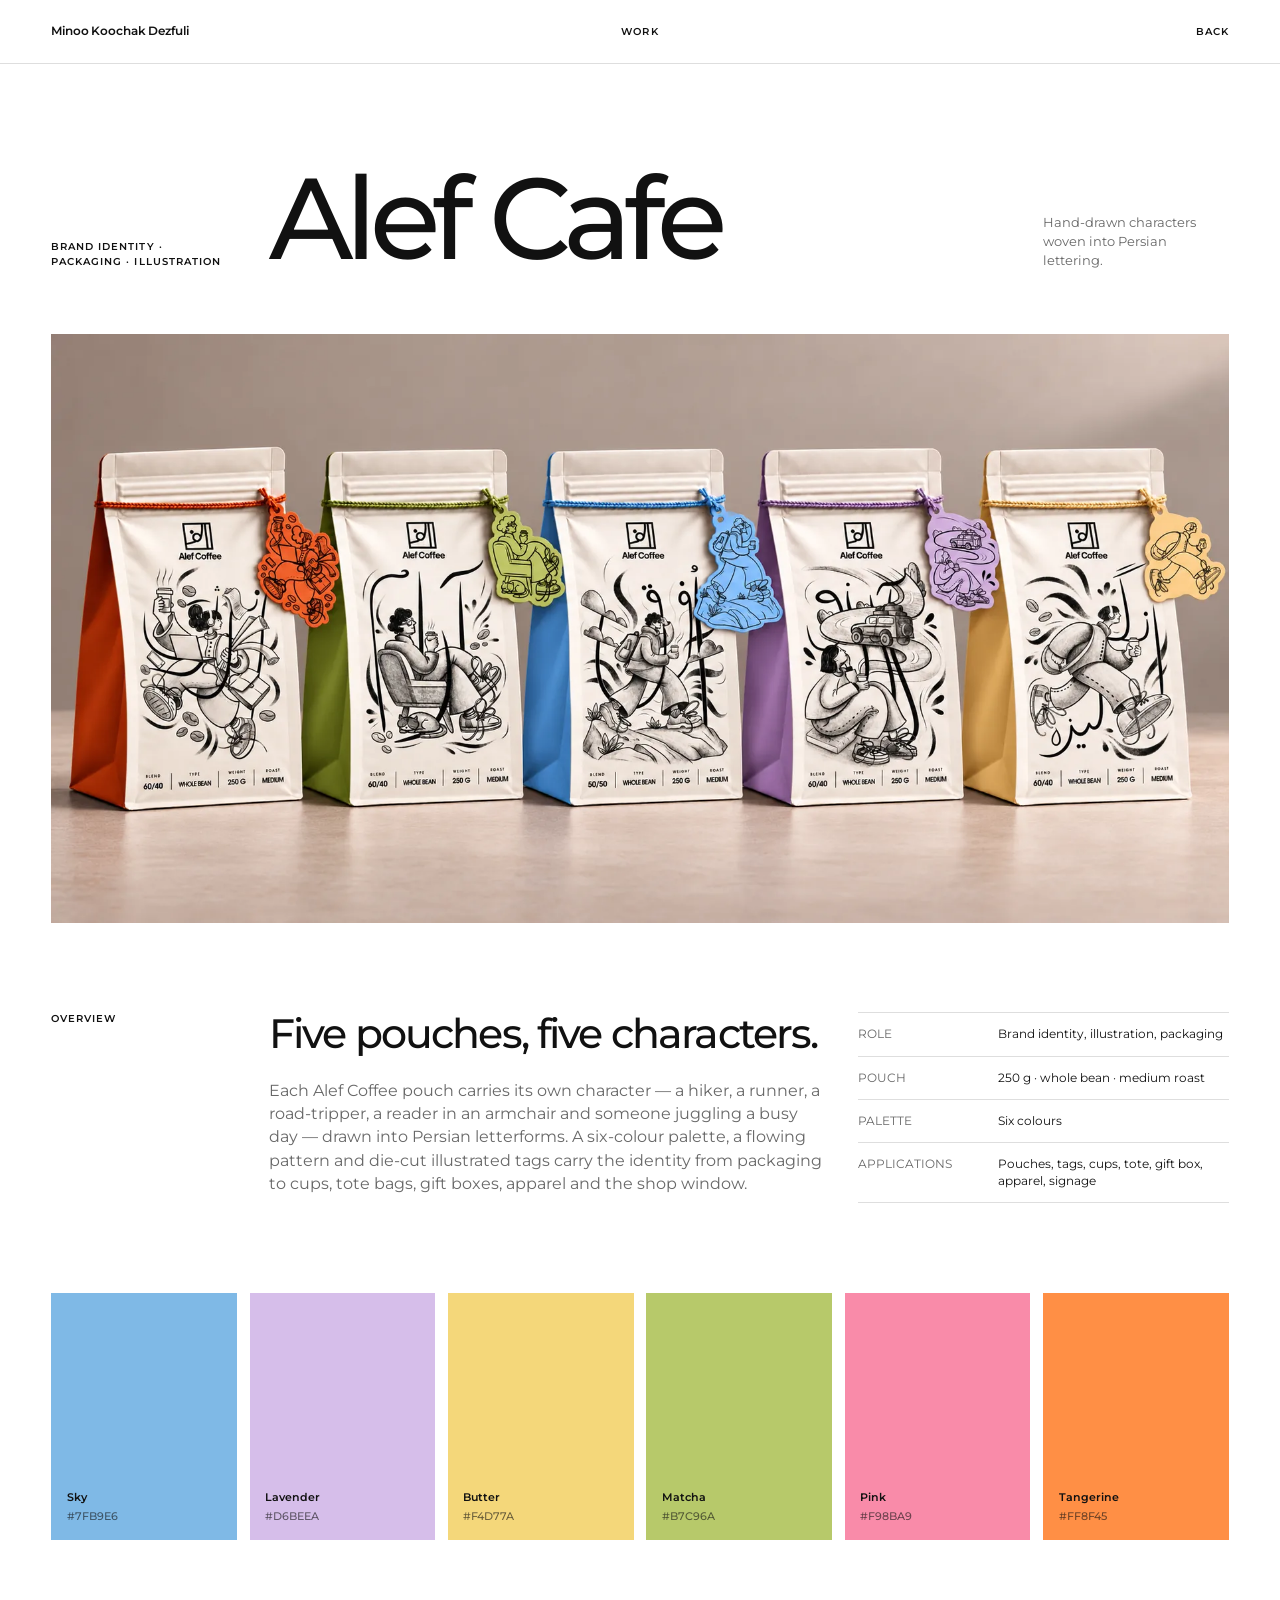
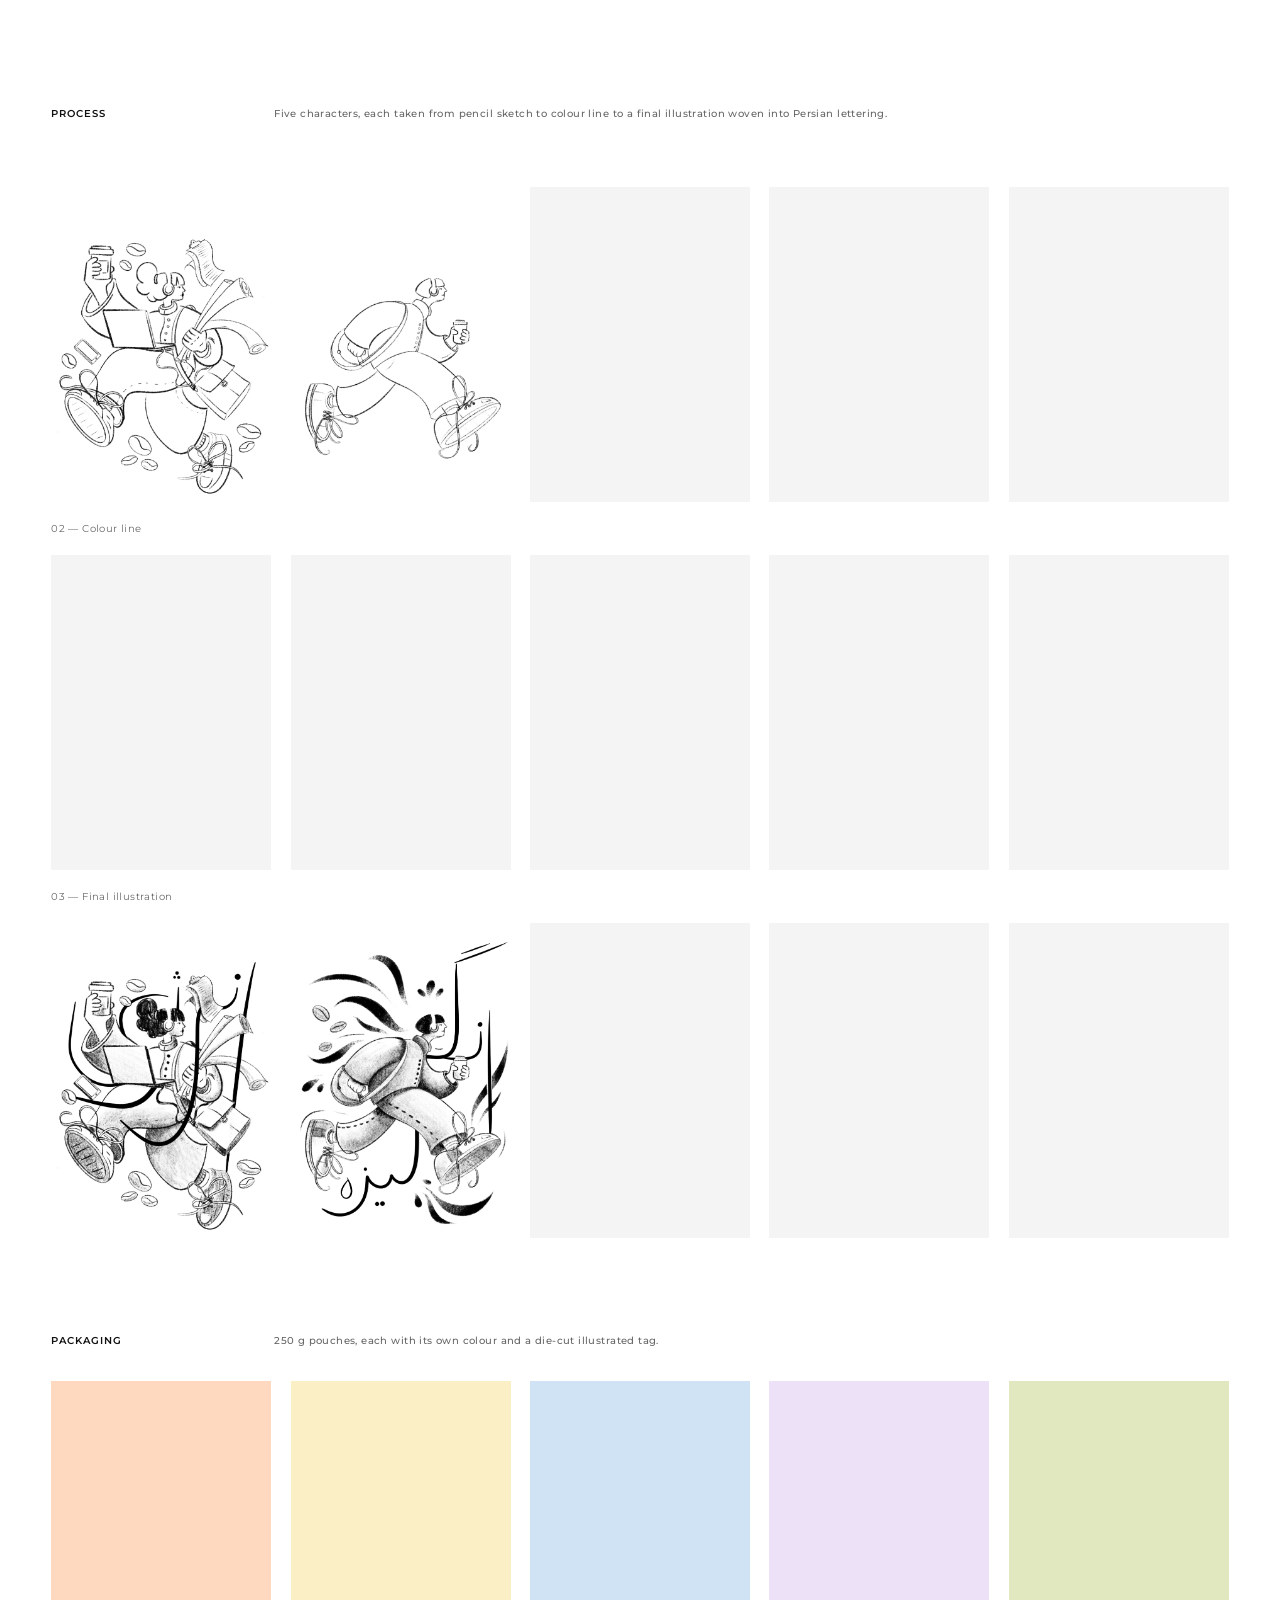
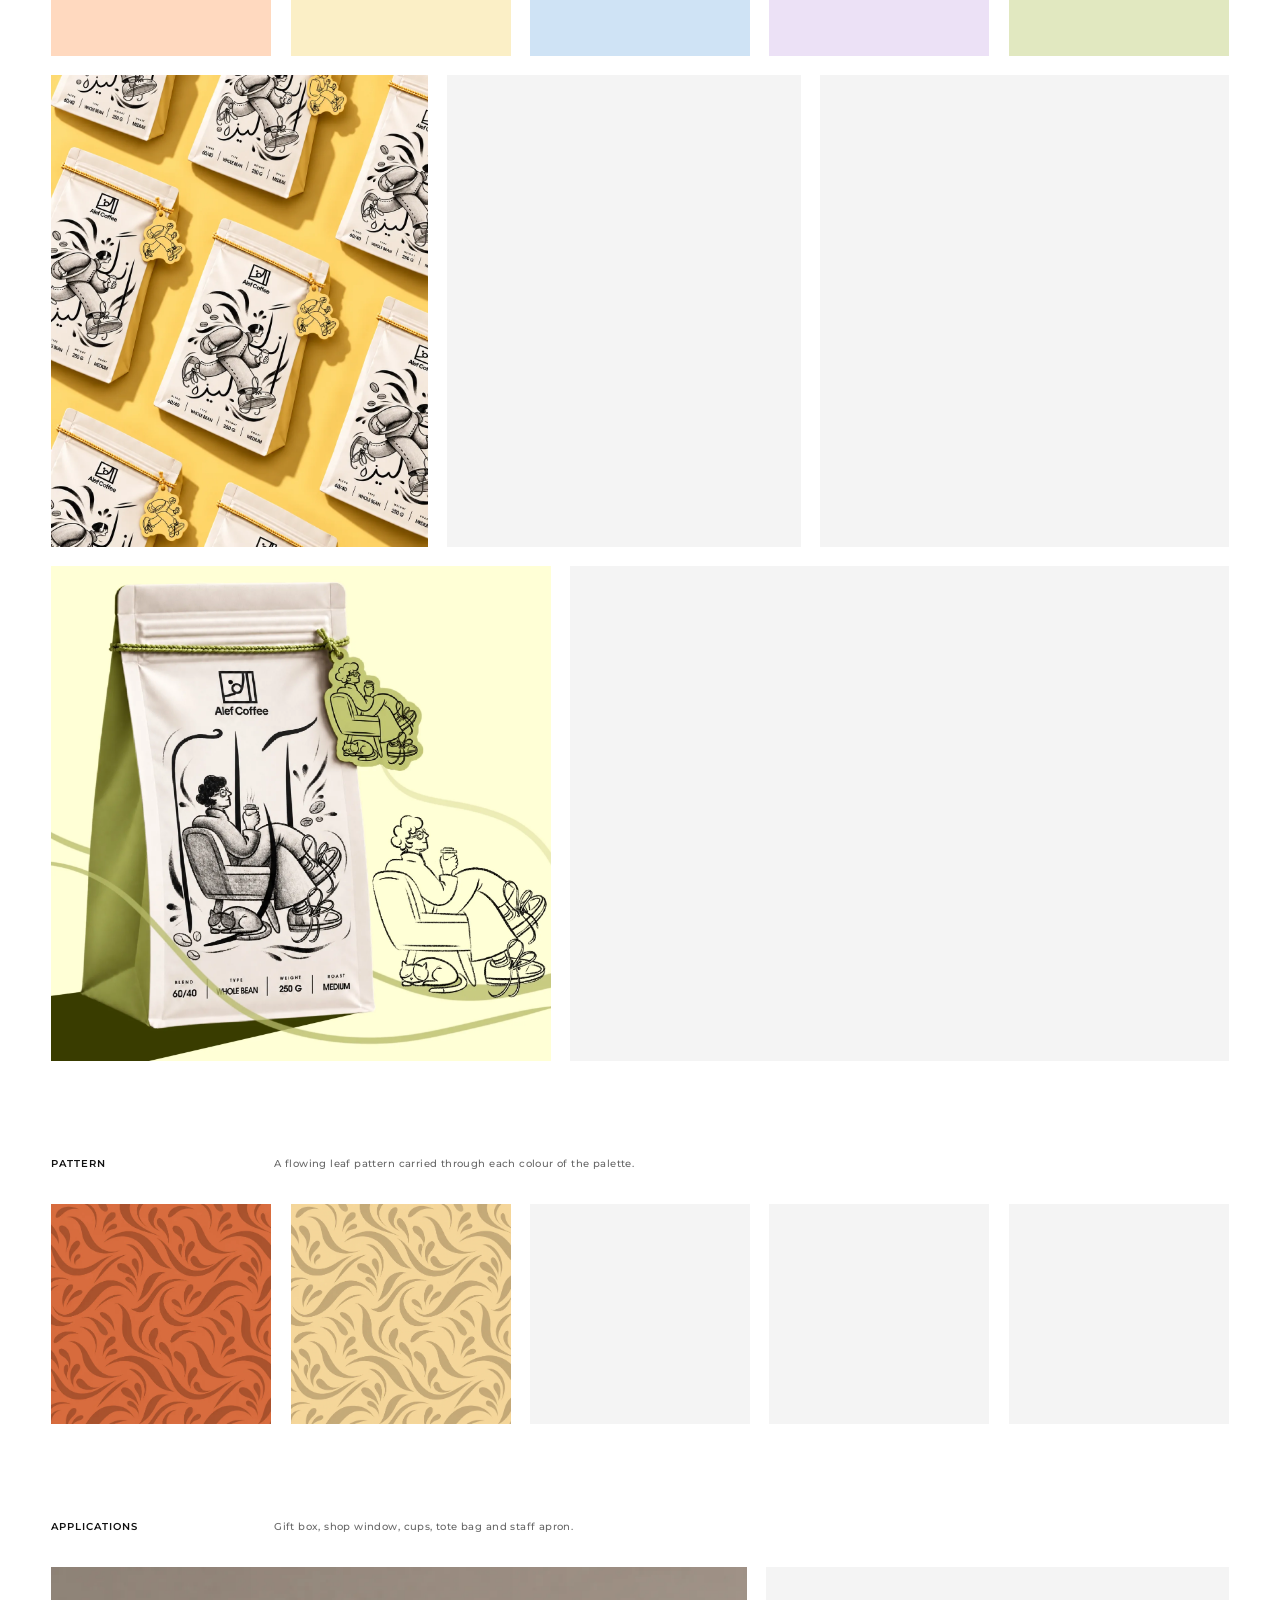
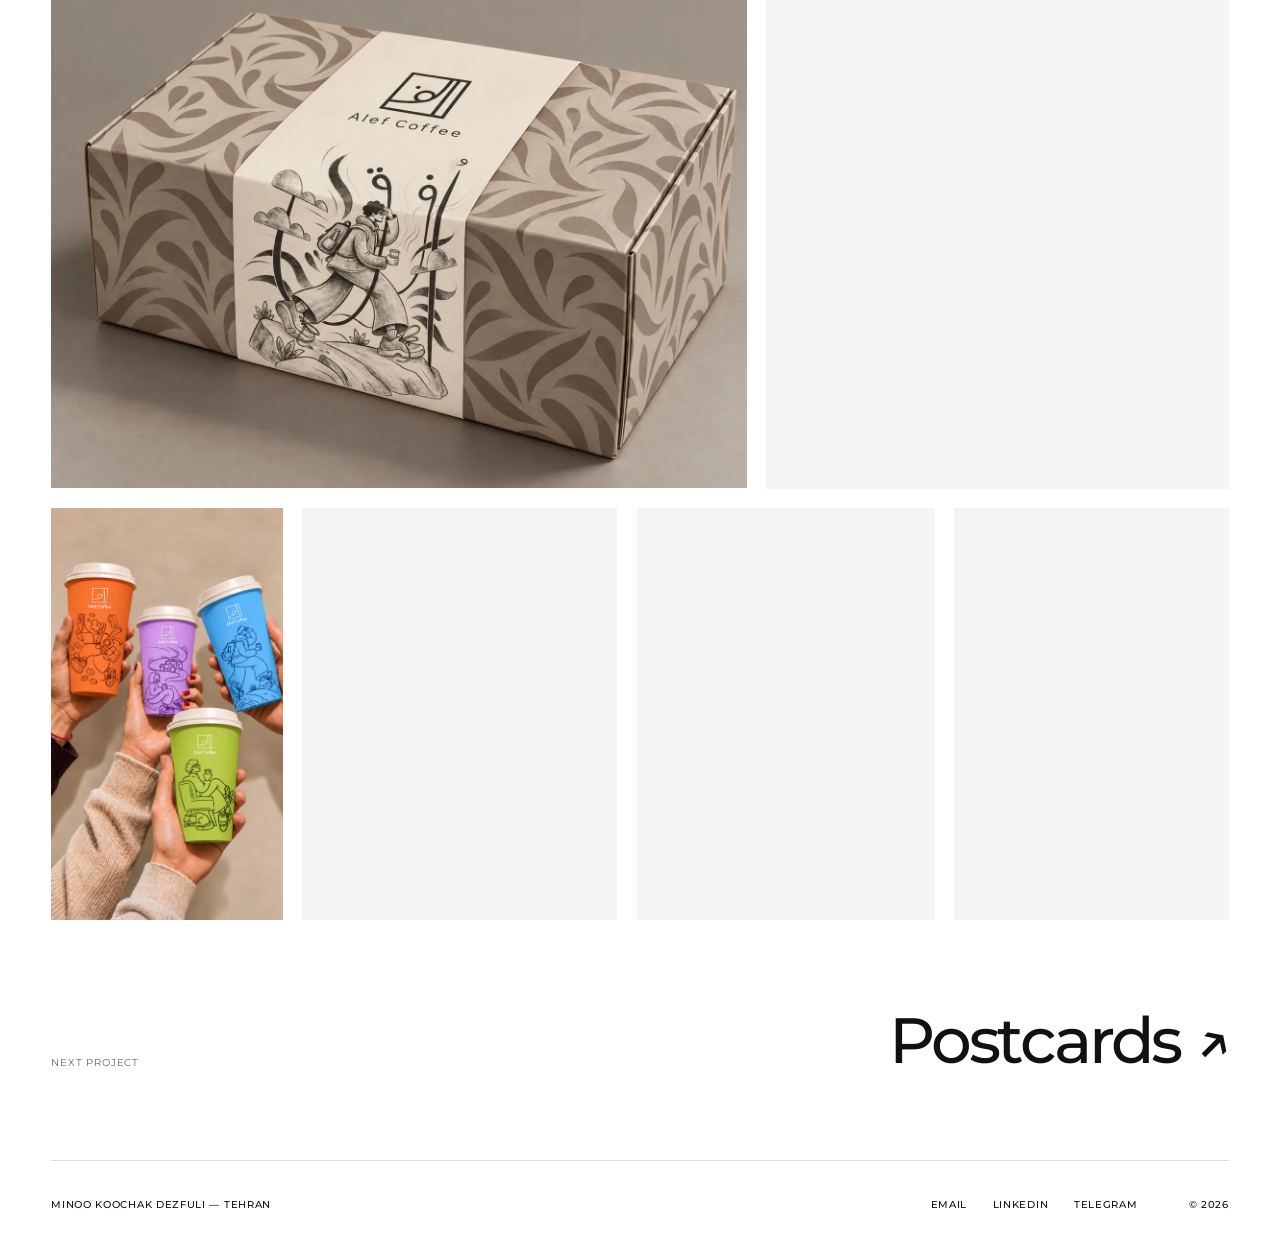
==== projects/alef-cafe.html @ d59397b0 "Minoo Koochak Dezfuli portfolio: Mimo, Alef Cafe and Postcards Co-Authored-By: Claude Opus 5.5 <nore" ====
<!doctype html>
<html lang="en">
  <head>
    <meta charset="UTF-8" />
    <meta name="viewport" content="width=device-width, initial-scale=1.0" />
    <meta name="description" content="Alef Coffee brand identity, packaging and illustration by Minoo Koochak Dezfuli." />
    <meta name="theme-color" content="#ffffff" />
    <title>Alef Cafe — Minoo Koochak Dezfuli</title>
    <link rel="icon" href="../assets/images/favicon.svg" type="image/svg+xml" />
    <link rel="preconnect" href="https://fonts.googleapis.com" />
    <link rel="preconnect" href="https://fonts.gstatic.com" crossorigin />
    <link href="https://fonts.googleapis.com/css2?family=Montserrat:wght@400;500;600&amp;display=swap" rel="stylesheet" />
    <link rel="stylesheet" href="../assets/css/styles.css?v=20261101-3" />
    <script src="../assets/js/main.js?v=20261101-1" defer></script>
  </head>
  <body class="project-page">
    <a class="skip-link" href="#main">Skip to content</a>
    <header class="site-header project-header" data-header>
      <a class="wordmark" href="../index.html" aria-label="Back to portfolio">Minoo Koochak Dezfuli</a>
      <nav class="desktop-nav" aria-label="Project navigation">
        <a href="../index.html#work">Work</a>
      </nav>
      <a class="availability" href="../index.html#work">Back</a>
    </header>

    <main id="main">
      <article class="case-study page-shell">
        <header class="project-intro reveal">
          <p class="eyebrow">Brand identity · Packaging · Illustration</p>
          <h1>Alef Cafe</h1>
          <p class="project-deck">Hand-drawn characters woven into Persian lettering.</p>
        </header>

        <div class="case-gallery">
          <div class="gallery-row reveal">
            <figure style="--ar: 2.000"><img src="../assets/images/projects/alef-cafe/pouch-lineup-hero.webp" width="1774" height="887" alt="Five Alef Coffee pouches in tangerine, matcha, sky, lavender and butter" /></figure>
          </div>
        </div>

        <section class="case-overview reveal" aria-labelledby="overview-title">
          <p class="section-index">Overview</p>
          <div>
            <h2 id="overview-title">Five pouches, five characters.</h2>
            <p>Each Alef Coffee pouch carries its own character — a hiker, a runner, a road-tripper, a reader in an armchair and someone juggling a busy day — drawn into Persian letterforms. A six-colour palette, a flowing pattern and die-cut illustrated tags carry the identity from packaging to cups, tote bags, gift boxes, apparel and the shop window.</p>
          </div>
          <dl>
            <div><dt>Role</dt><dd>Brand identity, illustration, packaging</dd></div>
            <div><dt>Pouch</dt><dd>250 g · whole bean · medium roast</dd></div>
            <div><dt>Palette</dt><dd>Six colours</dd></div>
            <div><dt>Applications</dt><dd>Pouches, tags, cups, tote, gift box, apparel, signage</dd></div>
          </dl>
        </section>
        <ul class="palette reveal" aria-label="Colour palette">
          <li style="--swatch: #7FB9E6">Sky<span>#7FB9E6</span></li>
          <li style="--swatch: #D6BEEA">Lavender<span>#D6BEEA</span></li>
          <li style="--swatch: #F4D77A">Butter<span>#F4D77A</span></li>
          <li style="--swatch: #B7C96A">Matcha<span>#B7C96A</span></li>
          <li style="--swatch: #F98BA9">Pink<span>#F98BA9</span></li>
          <li style="--swatch: #FF8F45">Tangerine<span>#FF8F45</span></li>
        </ul>

        <div class="case-gallery">
          <p class="gallery-label reveal">Process<span>Five characters, each taken from pencil sketch to colour line to a final illustration woven into Persian lettering.</span></p>
          <p class="process-stage reveal">01 — Pencil sketch</p>
          <div class="gallery-row is-set reveal">
            <figure style="--ar: 0.699"><img src="../assets/images/projects/alef-cafe/sketch-laptop.webp" width="1397" height="2000" alt="Pencil sketch of the laptop character" loading="lazy" decoding="async" /></figure>
            <figure style="--ar: 0.699"><img src="../assets/images/projects/alef-cafe/sketch-runner.webp" width="1397" height="2000" alt="Pencil sketch of the running character" loading="lazy" decoding="async" /></figure>
            <figure style="--ar: 0.699"><img src="../assets/images/projects/alef-cafe/sketch-hiker.webp" width="1397" height="2000" alt="Pencil sketch of the hiker" loading="lazy" decoding="async" /></figure>
            <figure style="--ar: 0.699"><img src="../assets/images/projects/alef-cafe/sketch-road.webp" width="1397" height="2000" alt="Pencil sketch of the road-trip character" loading="lazy" decoding="async" /></figure>
            <figure style="--ar: 0.699"><img src="../assets/images/projects/alef-cafe/sketch-armchair.webp" width="1397" height="2000" alt="Pencil sketch of the armchair character" loading="lazy" decoding="async" /></figure>
          </div>
          <p class="process-stage reveal">02 — Colour line</p>
          <div class="gallery-row is-set reveal">
            <figure style="--ar: 0.699"><img src="../assets/images/projects/alef-cafe/line-laptop.webp" width="1397" height="2000" alt="Colour line drawing of the laptop character" loading="lazy" decoding="async" /></figure>
            <figure style="--ar: 0.699"><img src="../assets/images/projects/alef-cafe/line-runner.webp" width="1397" height="2000" alt="Colour line drawing of the running character" loading="lazy" decoding="async" /></figure>
            <figure style="--ar: 0.699"><img src="../assets/images/projects/alef-cafe/line-hiker.webp" width="1397" height="2000" alt="Colour line drawing of the hiker" loading="lazy" decoding="async" /></figure>
            <figure style="--ar: 0.699"><img src="../assets/images/projects/alef-cafe/line-road.webp" width="1397" height="2000" alt="Colour line drawing of the road-trip character" loading="lazy" decoding="async" /></figure>
            <figure style="--ar: 0.699"><img src="../assets/images/projects/alef-cafe/line-armchair.webp" width="1397" height="2000" alt="Colour line drawing of the armchair character" loading="lazy" decoding="async" /></figure>
          </div>
          <p class="process-stage reveal">03 — Final illustration</p>
          <div class="gallery-row is-set reveal">
            <figure style="--ar: 0.699"><img src="../assets/images/projects/alef-cafe/final-laptop.webp" width="1397" height="2000" alt="Final illustration of the laptop character with Persian lettering" loading="lazy" decoding="async" /></figure>
            <figure style="--ar: 0.699"><img src="../assets/images/projects/alef-cafe/final-runner.webp" width="1397" height="2000" alt="Final illustration of the running character with Persian lettering" loading="lazy" decoding="async" /></figure>
            <figure style="--ar: 0.699"><img src="../assets/images/projects/alef-cafe/final-hiker.webp" width="1397" height="2000" alt="Final illustration of the hiker with Persian lettering" loading="lazy" decoding="async" /></figure>
            <figure style="--ar: 0.699"><img src="../assets/images/projects/alef-cafe/final-road.webp" width="1397" height="2000" alt="Final illustration of the road-trip character with Persian lettering" loading="lazy" decoding="async" /></figure>
            <figure style="--ar: 0.699"><img src="../assets/images/projects/alef-cafe/final-armchair.webp" width="1397" height="2000" alt="Final illustration of the armchair character with Persian lettering" loading="lazy" decoding="async" /></figure>
          </div>
          <p class="gallery-label reveal">Packaging<span>250 g pouches, each with its own colour and a die-cut illustrated tag.</span></p>
          <div class="gallery-row is-set reveal">
            <figure class="cutout" style="--ar: 0.8; --tile: #ffd9bf"><img src="../assets/images/projects/alef-cafe/pouch-tangerine.webp" width="1086" height="1448" alt="Tangerine Alef Coffee pouch with illustrated tag" loading="lazy" decoding="async" /></figure>
            <figure class="cutout" style="--ar: 0.8; --tile: #fbefc6"><img src="../assets/images/projects/alef-cafe/pouch-butter.webp" width="1086" height="1448" alt="Butter Alef Coffee pouch with illustrated tag" loading="lazy" decoding="async" /></figure>
            <figure class="cutout" style="--ar: 0.8; --tile: #cfe3f5"><img src="../assets/images/projects/alef-cafe/pouch-sky.webp" width="1086" height="1448" alt="Sky Alef Coffee pouch with illustrated tag" loading="lazy" decoding="async" /></figure>
            <figure class="cutout" style="--ar: 0.8; --tile: #ece1f6"><img src="../assets/images/projects/alef-cafe/pouch-lavender.webp" width="1086" height="1448" alt="Lavender Alef Coffee pouch with illustrated tag" loading="lazy" decoding="async" /></figure>
            <figure class="cutout" style="--ar: 0.8; --tile: #e1e8c0"><img src="../assets/images/projects/alef-cafe/pouch-matcha.webp" width="1200" height="1600" alt="Matcha Alef Coffee pouch with illustrated tag" loading="lazy" decoding="async" /></figure>
          </div>
          <div class="gallery-row reveal">
            <figure style="--ar: 0.798"><img src="../assets/images/projects/alef-cafe/pouch-array-butter.webp" width="1120" height="1404" alt="Butter pouches arranged diagonally on yellow" loading="lazy" decoding="async" /></figure>
            <figure style="--ar: 0.750"><img src="../assets/images/projects/alef-cafe/pouch-butter-motion.webp" width="1086" height="1448" alt="Butter pouch with its runner illustration in motion" loading="lazy" decoding="async" /></figure>
            <figure style="--ar: 0.867"><img src="../assets/images/projects/alef-cafe/pouch-tangerine-illustration.webp" width="1734" height="2000" alt="Tangerine pouch in front of its enlarged illustration" loading="lazy" decoding="async" /></figure>
          </div>
          <div class="gallery-row reveal">
            <figure style="--ar: 1.011"><img src="../assets/images/projects/alef-cafe/pouch-matcha-motion.webp" width="1600" height="1583" alt="Matcha pouch with the armchair illustration stepping off the bag" loading="lazy" decoding="async" /></figure>
            <figure style="--ar: 1.333"><img src="../assets/images/projects/alef-cafe/pouch-counter.webp" width="1448" height="1086" alt="Rows of Alef Coffee pouches on a café counter" loading="lazy" decoding="async" /></figure>
          </div>
          <p class="gallery-label reveal">Pattern<span>A flowing leaf pattern carried through each colour of the palette.</span></p>
          <div class="gallery-row is-set reveal">
            <figure style="--ar: 1.000"><img src="../assets/images/projects/alef-cafe/pattern-tangerine.webp" width="1254" height="1254" alt="Alef pattern in tangerine" loading="lazy" decoding="async" /></figure>
            <figure style="--ar: 1.000"><img src="../assets/images/projects/alef-cafe/pattern-butter.webp" width="1254" height="1254" alt="Alef pattern in butter" loading="lazy" decoding="async" /></figure>
            <figure style="--ar: 1.000"><img src="../assets/images/projects/alef-cafe/pattern-sky.webp" width="1254" height="1254" alt="Alef pattern in sky" loading="lazy" decoding="async" /></figure>
            <figure style="--ar: 1.000"><img src="../assets/images/projects/alef-cafe/pattern-matcha.webp" width="1254" height="1254" alt="Alef pattern in matcha" loading="lazy" decoding="async" /></figure>
            <figure style="--ar: 1.000"><img src="../assets/images/projects/alef-cafe/pattern-lavender.webp" width="1254" height="1254" alt="Alef pattern in lavender" loading="lazy" decoding="async" /></figure>
          </div>
          <p class="gallery-label reveal">Applications<span>Gift box, shop window, cups, tote bag and staff apron.</span></p>
          <div class="gallery-row reveal">
            <figure style="--ar: 1.333"><img src="../assets/images/projects/alef-cafe/gift-box.webp" width="1448" height="1086" alt="Alef Coffee gift box wrapped in the pattern" loading="lazy" decoding="async" /></figure>
            <figure style="--ar: 0.886"><img src="../assets/images/projects/alef-cafe/shop-window.webp" width="877" height="990" alt="Alef Coffee shop window with the hiker illustration and palette" loading="lazy" decoding="async" /></figure>
          </div>
          <div class="gallery-row reveal">
            <figure style="--ar: 0.563"><img src="../assets/images/projects/alef-cafe/cups.webp" width="941" height="1672" alt="Four Alef takeaway cups in palette colours held up together" loading="lazy" decoding="async" /></figure>
            <figure style="--ar: 0.765"><img src="../assets/images/projects/alef-cafe/tote.webp" width="1097" height="1434" alt="Alef Coffee tote bag with the laptop illustration" loading="lazy" decoding="async" /></figure>
            <figure style="--ar: 0.724"><img src="../assets/images/projects/alef-cafe/apron.webp" width="941" height="1299" alt="Barista wearing an Alef T-shirt and apron" loading="lazy" decoding="async" /></figure>
            <figure style="--ar: 0.667"><img src="../assets/images/projects/alef-cafe/pouch-in-hand.webp" width="1024" height="1536" alt="Lavender Alef Coffee pouch held in sunlight" loading="lazy" decoding="async" /></figure>
          </div>
        </div>

        <nav class="next-project" aria-label="Next project">
          <span>Next project</span>
          <a href="postcards.html">Postcards ↗</a>
        </nav>
      </article>
    </main>

    <footer class="site-footer page-shell">
      <p>Minoo Koochak Dezfuli — Tehran</p>
      <div class="footer-links">
        <a href="mailto:minoo.koochak@gmail.com">Email</a>
        <a href="https://www.linkedin.com/in/minoo-koochakdezfuli-47b858104/" target="_blank" rel="noreferrer">LinkedIn</a>
        <a href="https://t.me/minookoochak" target="_blank" rel="noreferrer">Telegram</a>
      </div>
      <p>© <span data-year></span></p>
    </footer>
  </body>
</html>
---- assets/css/styles.css ----
:root {
  --paper: #ffffff;
  --ink: #111111;
  --muted: #686868;
  --line: #dedede;
  --soft: #f4f4f4;
  --sans: "Montserrat", "Helvetica Neue", Helvetica, Arial, sans-serif;
  --display: "Montserrat", "Helvetica Neue", Helvetica, Arial, sans-serif;
  --page: min(92vw, 1440px);
  --ease: cubic-bezier(0.22, 0.75, 0.24, 1);
}

*,
*::before,
*::after {
  box-sizing: border-box;
}

html {
  overflow-x: clip;
  scroll-behavior: smooth;
  background: var(--paper);
}

body {
  margin: 0;
  overflow-x: clip;
  background: var(--paper);
  color: var(--ink);
  font-family: var(--sans);
  font-size: 16px;
  line-height: 1.45;
  text-rendering: optimizeLegibility;
}

::selection {
  background: var(--ink);
  color: var(--paper);
}

img {
  display: block;
  width: 100%;
}

a {
  color: inherit;
  text-decoration: none;
}

p,
h1,
h2,
h3,
figure,
dl,
dd {
  margin: 0;
}

ul {
  margin: 0;
  padding: 0;
}

[id] {
  scroll-margin-top: 72px;
}

.page-shell,
.section-shell {
  width: var(--page);
  margin-inline: auto;
}

.skip-link {
  position: fixed;
  z-index: 100;
  top: 0.75rem;
  left: 0.75rem;
  transform: translateY(-160%);
  padding: 0.7rem 0.9rem;
  background: var(--ink);
  color: var(--paper);
}

.skip-link:focus {
  transform: translateY(0);
}

.site-header {
  position: sticky;
  z-index: 50;
  top: 0;
  display: flex;
  align-items: center;
  justify-content: space-between;
  min-height: 64px;
  padding-inline: 4vw;
  border-bottom: 1px solid var(--line);
  background: rgb(255 255 255 / 94%);
  backdrop-filter: blur(10px);
}

.wordmark {
  font-family: var(--display);
  font-size: 0.78rem;
  font-weight: 600;
  letter-spacing: -0.01em;
}

.site-nav,
.desktop-nav {
  display: flex;
  gap: clamp(1.25rem, 2.5vw, 2.5rem);
  align-items: center;
}

.site-nav a,
.desktop-nav a,
.availability {
  font-size: 0.65rem;
  font-weight: 600;
  letter-spacing: 0.1em;
  text-transform: uppercase;
}

.site-nav a,
.desktop-nav a,
.footer-links a,
.availability {
  transition: opacity 180ms ease;
}

.site-nav a:hover,
.desktop-nav a:hover,
.footer-links a:hover,
.availability:hover {
  opacity: 0.48;
}

.hero {
  display: flex;
  align-items: flex-end;
  justify-content: flex-end;
  min-height: clamp(360px, 52svh, 590px);
  padding-block: clamp(5rem, 10vw, 9rem) clamp(3rem, 5vw, 4.5rem);
}

.hero h1 {
  width: 100%;
  font-family: var(--sans);
  font-size: clamp(3.2rem, 6.7vw, 6.8rem);
  font-weight: 500;
  line-height: 0.98;
  letter-spacing: -0.055em;
  text-align: left;
}

.work-section {
  padding-bottom: clamp(7rem, 12vw, 12rem);
}

.project-grid {
  display: grid;
  grid-template-columns: repeat(3, minmax(0, 1fr));
  gap: clamp(0.8rem, 1.5vw, 1.4rem);
}

.project-image {
  overflow: hidden;
  background: var(--soft);
}

.project-image img {
  aspect-ratio: 4 / 3;
  height: 100%;
  object-fit: cover;
  transition: transform 550ms var(--ease);
}

.project-tile a:hover .project-image img {
  transform: scale(1.012);
}

.project-caption {
  display: flex;
  gap: 1rem;
  justify-content: space-between;
  padding-top: 0.75rem;
  color: var(--muted);
  font-size: 0.64rem;
  letter-spacing: 0.04em;
}

.project-caption span {
  color: var(--ink);
  font-weight: 600;
}

.site-footer {
  display: grid;
  grid-template-columns: 1fr auto auto;
  gap: clamp(1.5rem, 4vw, 4rem);
  align-items: center;
  min-height: 88px;
  padding-block: 1.5rem;
  border-top: 1px solid var(--line);
  font-size: 0.62rem;
  font-weight: 500;
  letter-spacing: 0.07em;
  text-transform: uppercase;
}

.footer-links {
  display: flex;
  gap: clamp(1rem, 2vw, 2rem);
}

.reveal {
  transform: translateY(10px);
  opacity: 0;
  transition: opacity 440ms ease, transform 560ms var(--ease);
}

.reveal.is-visible {
  transform: translateY(0);
  opacity: 1;
}

/* Project pages */
.project-header {
  display: grid;
  grid-template-columns: 1fr auto 1fr;
}

.project-header .wordmark {
  justify-self: start;
}

.project-header .desktop-nav {
  justify-self: center;
}

.availability {
  justify-self: end;
}

.project-shell {
  padding-top: clamp(4rem, 8vw, 8rem);
}

.eyebrow,
.section-index {
  font-size: 0.64rem;
  font-weight: 600;
  letter-spacing: 0.1em;
  text-transform: uppercase;
}

.project-intro {
  display: grid;
  grid-template-columns: 2fr 8fr 2fr;
  gap: 2rem;
  align-items: end;
  padding-bottom: clamp(2.5rem, 5vw, 5rem);
}

.project-intro h1 {
  font-family: var(--display);
  font-size: clamp(4rem, 9vw, 9rem);
  font-weight: 500;
  line-height: 0.9;
  letter-spacing: -0.065em;
}

.project-deck {
  color: var(--muted);
  font-size: 0.8rem;
}

.next-project {
  display: grid;
  grid-template-columns: 1fr auto;
  gap: 2rem;
  align-items: end;
  padding-block: clamp(4rem, 7vw, 7rem);
}

.next-project > span {
  color: var(--muted);
  font-size: 0.64rem;
  letter-spacing: 0.08em;
  text-transform: uppercase;
}

.next-project a {
  font-family: var(--display);
  font-size: clamp(2.2rem, 5vw, 5rem);
  font-weight: 500;
  line-height: 0.95;
  letter-spacing: -0.05em;
}

/* Case studies: justified rows keep every image uncropped at an equal height */
.case-study {
  padding-top: clamp(4rem, 8vw, 8rem);
}

.case-overview {
  display: grid;
  grid-template-columns: 2fr 6fr 4fr;
  gap: 2rem;
  padding-block: clamp(4rem, 7vw, 7rem);
}

.case-overview h2 {
  font-family: var(--display);
  font-size: clamp(1.8rem, 3.2vw, 3.2rem);
  font-weight: 500;
  line-height: 1.04;
  letter-spacing: -0.045em;
}

.case-overview > div > p {
  max-width: 620px;
  margin-top: 1.5rem;
  color: var(--muted);
}

.case-overview dl {
  border-top: 1px solid var(--line);
}

.case-overview dl div {
  display: grid;
  grid-template-columns: 0.7fr 1.3fr;
  gap: 1rem;
  padding-block: 0.8rem;
  border-bottom: 1px solid var(--line);
  font-size: 0.72rem;
}

.case-overview dt {
  color: var(--muted);
  text-transform: uppercase;
}

.palette {
  display: grid;
  grid-template-columns: repeat(6, minmax(0, 1fr));
  gap: clamp(0.5rem, 1vw, 0.9rem);
  padding: 0;
  margin: 0 0 clamp(4rem, 7vw, 7rem);
  list-style: none;
}

.palette li {
  display: flex;
  flex-direction: column;
  justify-content: flex-end;
  gap: 0.2rem;
  aspect-ratio: 3 / 4;
  padding: clamp(0.7rem, 1.2vw, 1.1rem);
  background: var(--swatch);
  font-size: 0.68rem;
  font-weight: 600;
}

.palette span {
  font-weight: 500;
  opacity: 0.6;
}

.case-gallery {
  display: grid;
  gap: clamp(0.8rem, 1.5vw, 1.4rem);
}

.gallery-label {
  display: grid;
  grid-template-columns: 2fr 10fr;
  gap: 2rem;
  padding-top: clamp(3.5rem, 6vw, 6rem);
  padding-bottom: clamp(0.4rem, 1vw, 0.8rem);
  font-size: 0.64rem;
  font-weight: 600;
  letter-spacing: 0.1em;
  text-transform: uppercase;
}

.gallery-label span {
  color: var(--muted);
  font-weight: 500;
  letter-spacing: 0.04em;
  text-transform: none;
}

.gallery-row {
  display: flex;
  gap: clamp(0.8rem, 1.5vw, 1.4rem);
  align-items: flex-start;
}

.gallery-row figure {
  flex: var(--ar) 1 0;
  min-width: 0;
  background: var(--soft);
}

.gallery-row img {
  height: auto;
}

.gallery-row .cutout {
  position: relative;
  aspect-ratio: 4 / 5;
  background: var(--tile);
}

.gallery-row .cutout img {
  position: absolute;
  inset: 8% 10%;
  width: 80%;
  height: 84%;
  object-fit: contain;
}

.gallery-row video {
  display: block;
  width: 100%;
  height: auto;
}

.gallery-row figcaption {
  padding-top: 0.55rem;
  background: var(--paper);
  color: var(--muted);
  font-size: 0.62rem;
  letter-spacing: 0.04em;
}

.process-stage {
  margin: 0;
  color: var(--muted);
  font-size: 0.62rem;
  letter-spacing: 0.04em;
}

@media (max-width: 900px) {
  :root {
    --page: min(90vw, 780px);
  }

  .case-overview {
    grid-template-columns: 1fr 3fr;
  }

  .case-overview dl {
    grid-column: 2;
  }

  .palette {
    grid-template-columns: repeat(3, minmax(0, 1fr));
  }

  .project-grid {
    grid-template-columns: repeat(2, minmax(0, 1fr));
  }

  .hero {
    min-height: 52svh;
  }

  .project-intro {
    grid-template-columns: 1fr 3fr;
  }

  .project-intro h1,
  .project-deck {
    grid-column: 2;
  }
}

@media (max-width: 680px) {
  .site-header {
    min-height: 58px;
    padding-inline: 5vw;
  }

  .site-nav a:nth-child(1),
  .desktop-nav {
    display: none;
  }

  .wordmark,
  .site-nav a,
  .availability {
    font-size: 0.61rem;
  }

  .hero {
    min-height: 44svh;
    padding-block: 4.5rem 3rem;
  }

  .hero h1 {
    font-size: clamp(3rem, 14vw, 4.8rem);
  }

  .project-grid {
    grid-template-columns: 1fr;
    gap: 2rem;
  }

  .work-section {
    padding-bottom: 6.5rem;
  }

  .site-footer {
    grid-template-columns: 1fr auto;
    gap: 1rem;
  }

  .footer-links {
    grid-column: 1 / -1;
    grid-row: 1;
  }

  .site-footer > p:first-child {
    grid-column: 1;
    grid-row: 2;
  }

  .site-footer > p:last-child {
    grid-column: 2;
    grid-row: 2;
  }

  .project-header {
    grid-template-columns: 1fr auto;
  }

  .project-shell {
    padding-top: 4rem;
  }

  .project-intro {
    grid-template-columns: 1fr;
  }

  .project-intro h1,
  .project-deck {
    grid-column: 1;
  }

  .project-intro h1 {
    font-size: clamp(3.8rem, 18vw, 5.8rem);
  }

  .next-project {
    grid-template-columns: 1fr;
  }

  .case-study {
    padding-top: 4rem;
  }

  .case-overview,
  .gallery-label {
    grid-template-columns: 1fr;
    gap: 0.6rem;
  }

  .case-overview {
    gap: 2rem;
  }

  .case-overview dl {
    grid-column: 1;
  }

  /* Mixed-ratio rows stack; same-ratio sets fall into two columns */
  .gallery-row {
    flex-direction: column;
    gap: 1rem;
  }

  .gallery-row figure {
    flex: none;
    width: 100%;
  }

  .gallery-row.is-set {
    display: grid;
    grid-template-columns: repeat(2, minmax(0, 1fr));
    gap: 0.6rem;
  }

  .gallery-row.is-set figure:last-child:nth-child(odd) {
    grid-column: 1 / -1;
    width: calc(50% - 0.3rem);
    justify-self: center;
  }

}

@media (prefers-reduced-motion: reduce) {
  html {
    scroll-behavior: auto;
  }

  *,
  *::before,
  *::after {
    scroll-behavior: auto !important;
    transition-duration: 0.01ms !important;
  }

  .reveal {
    transform: none;
    opacity: 1;
  }
}
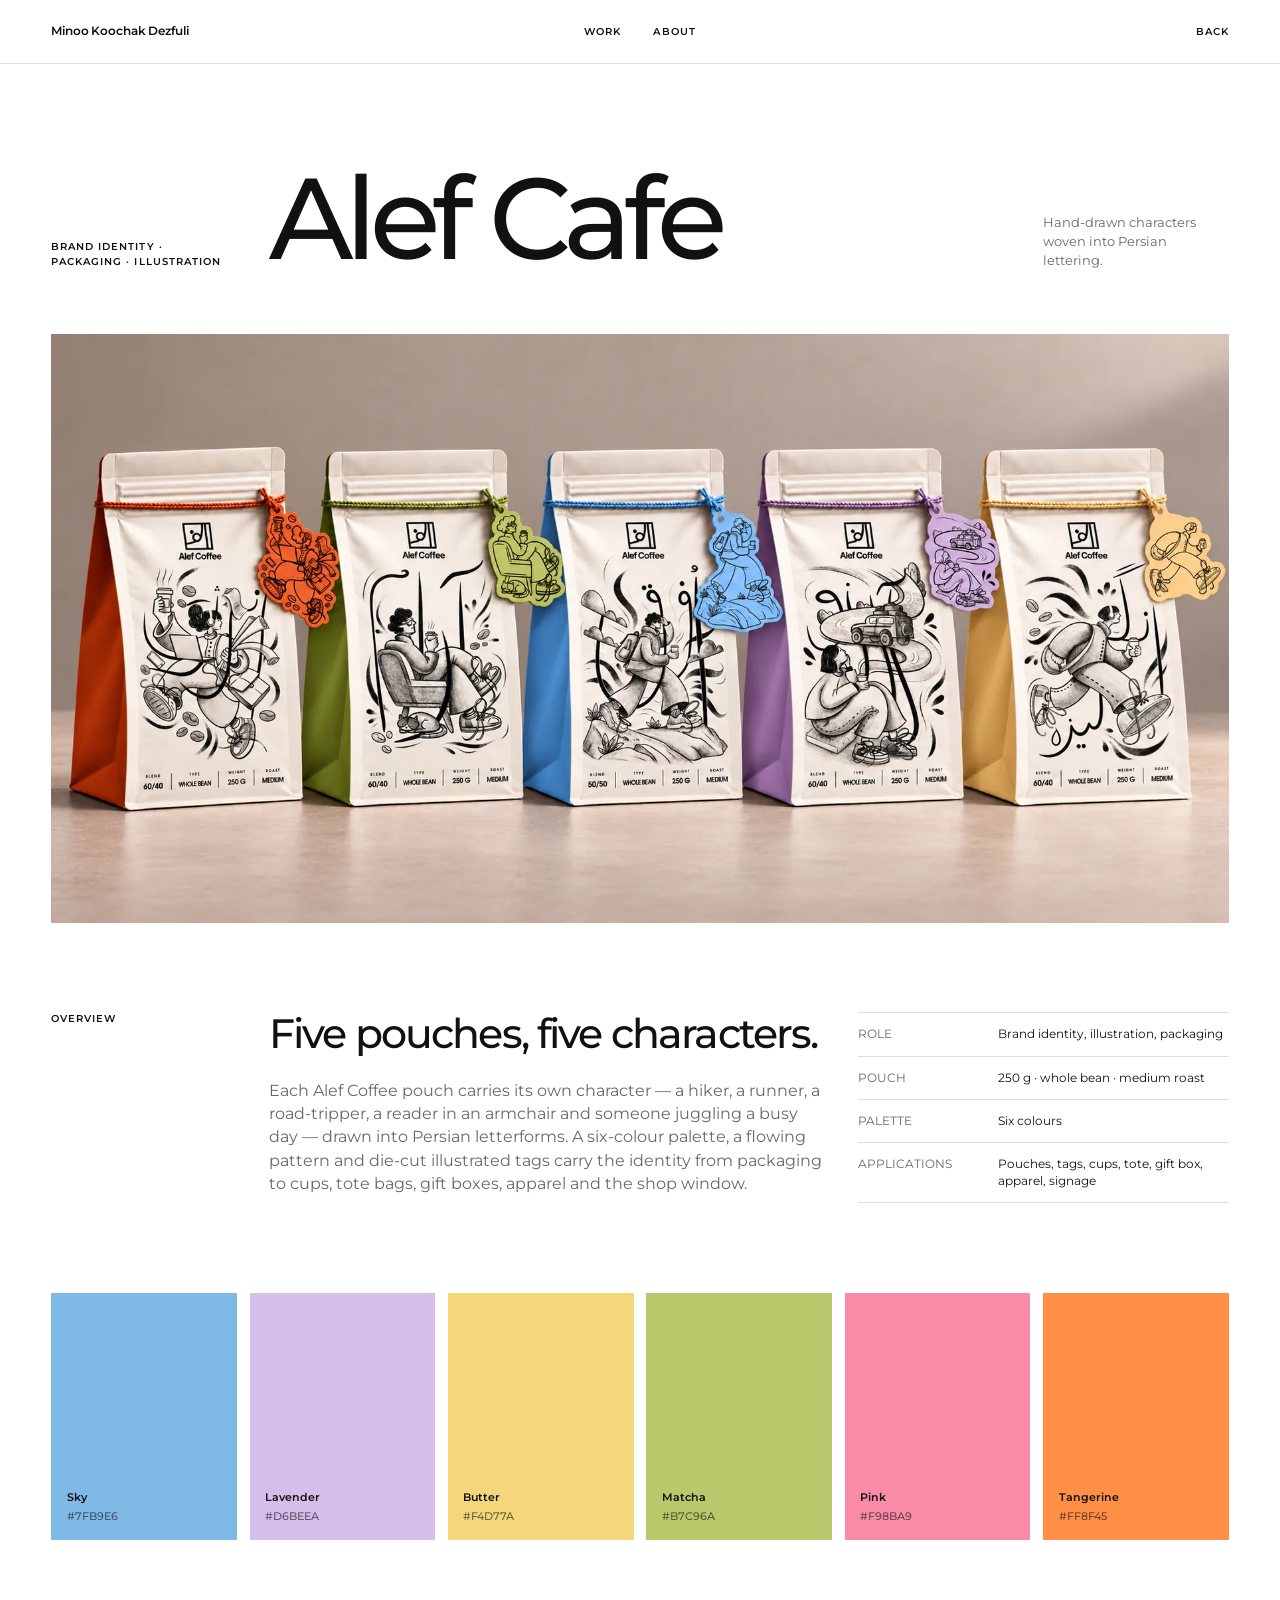
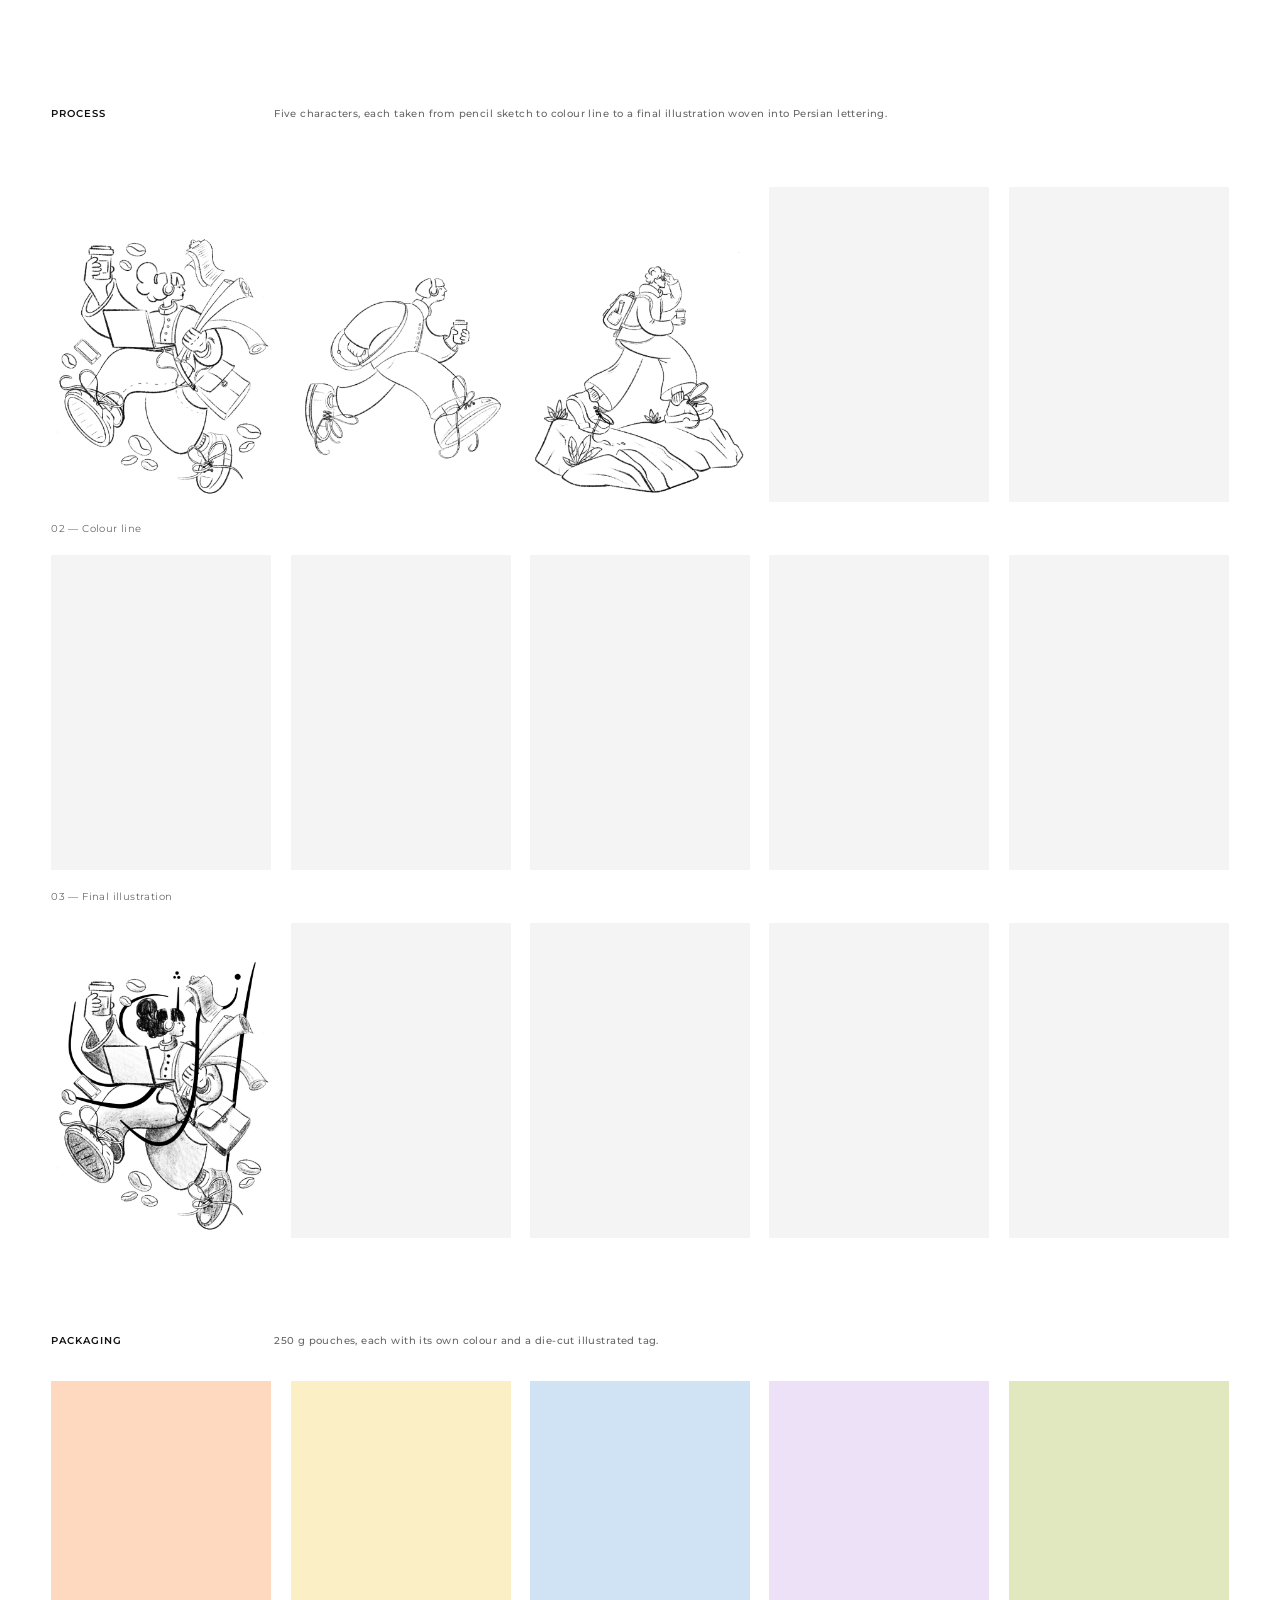
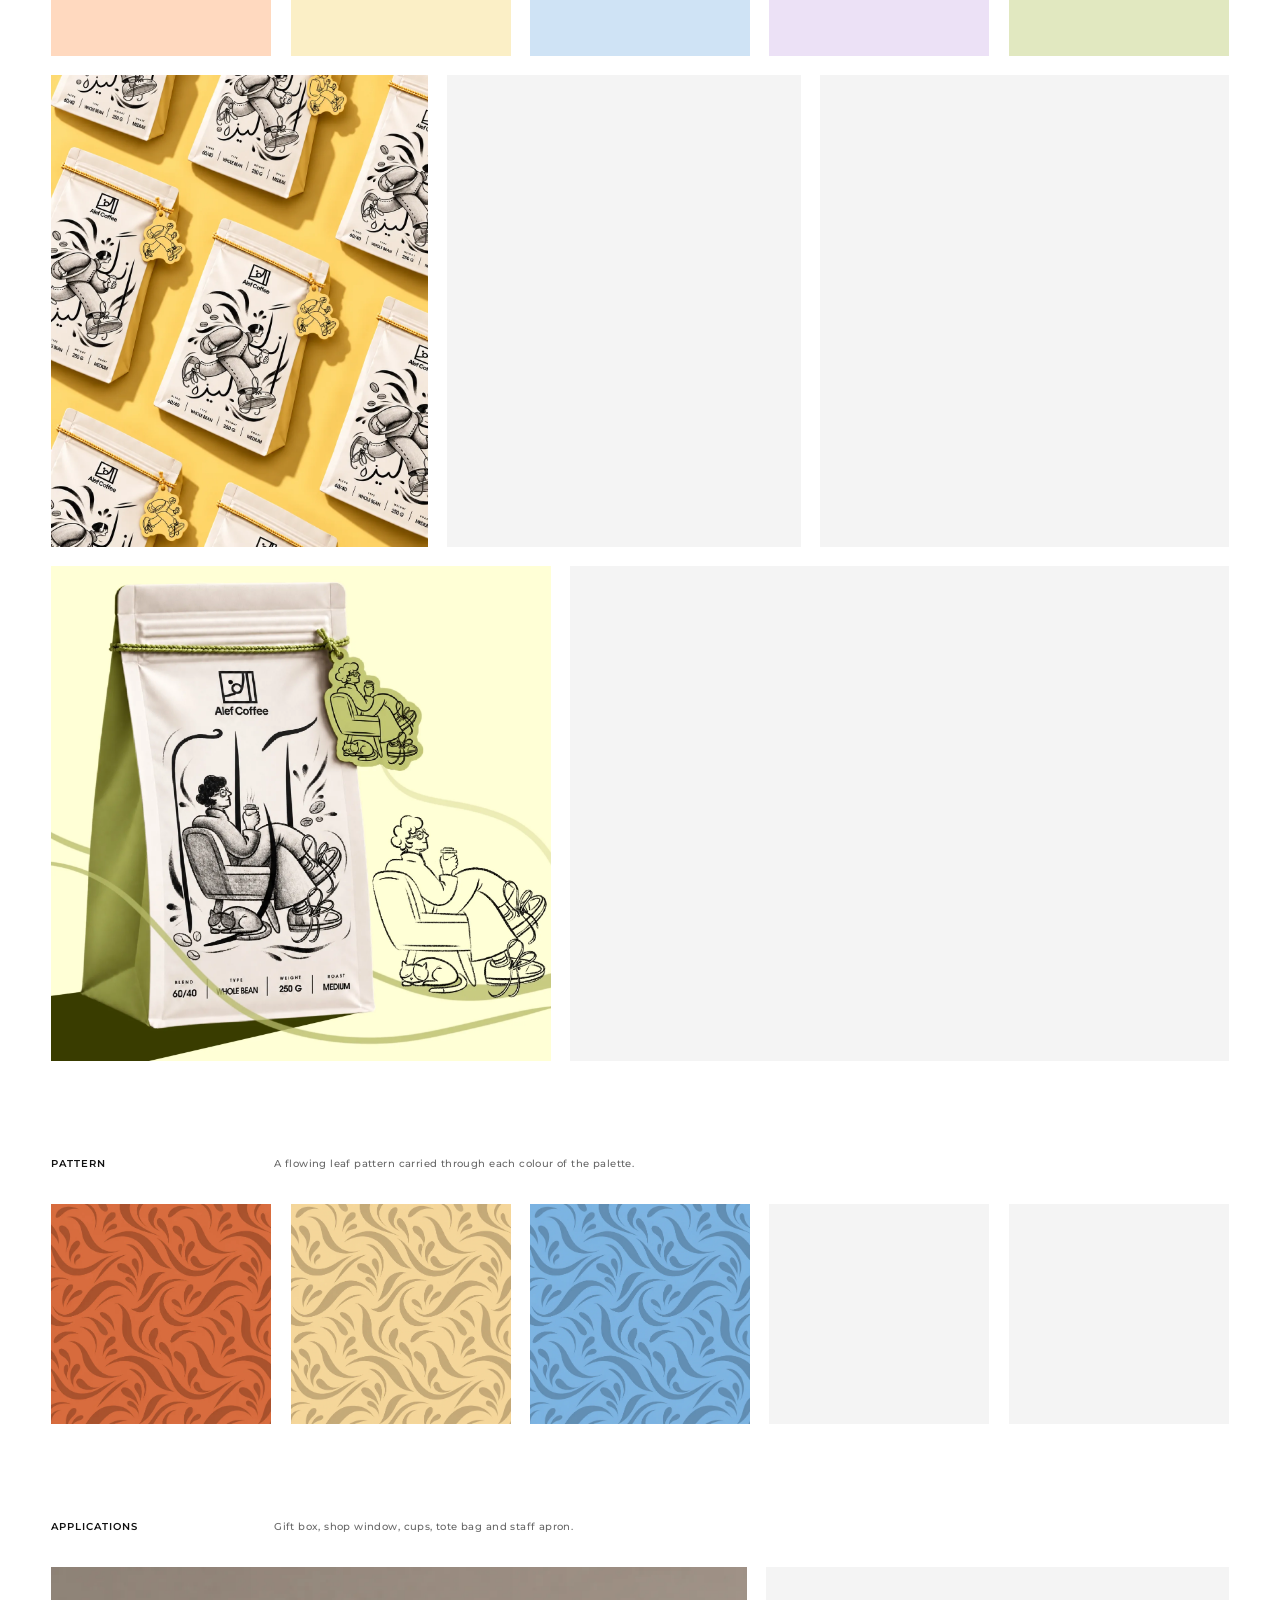
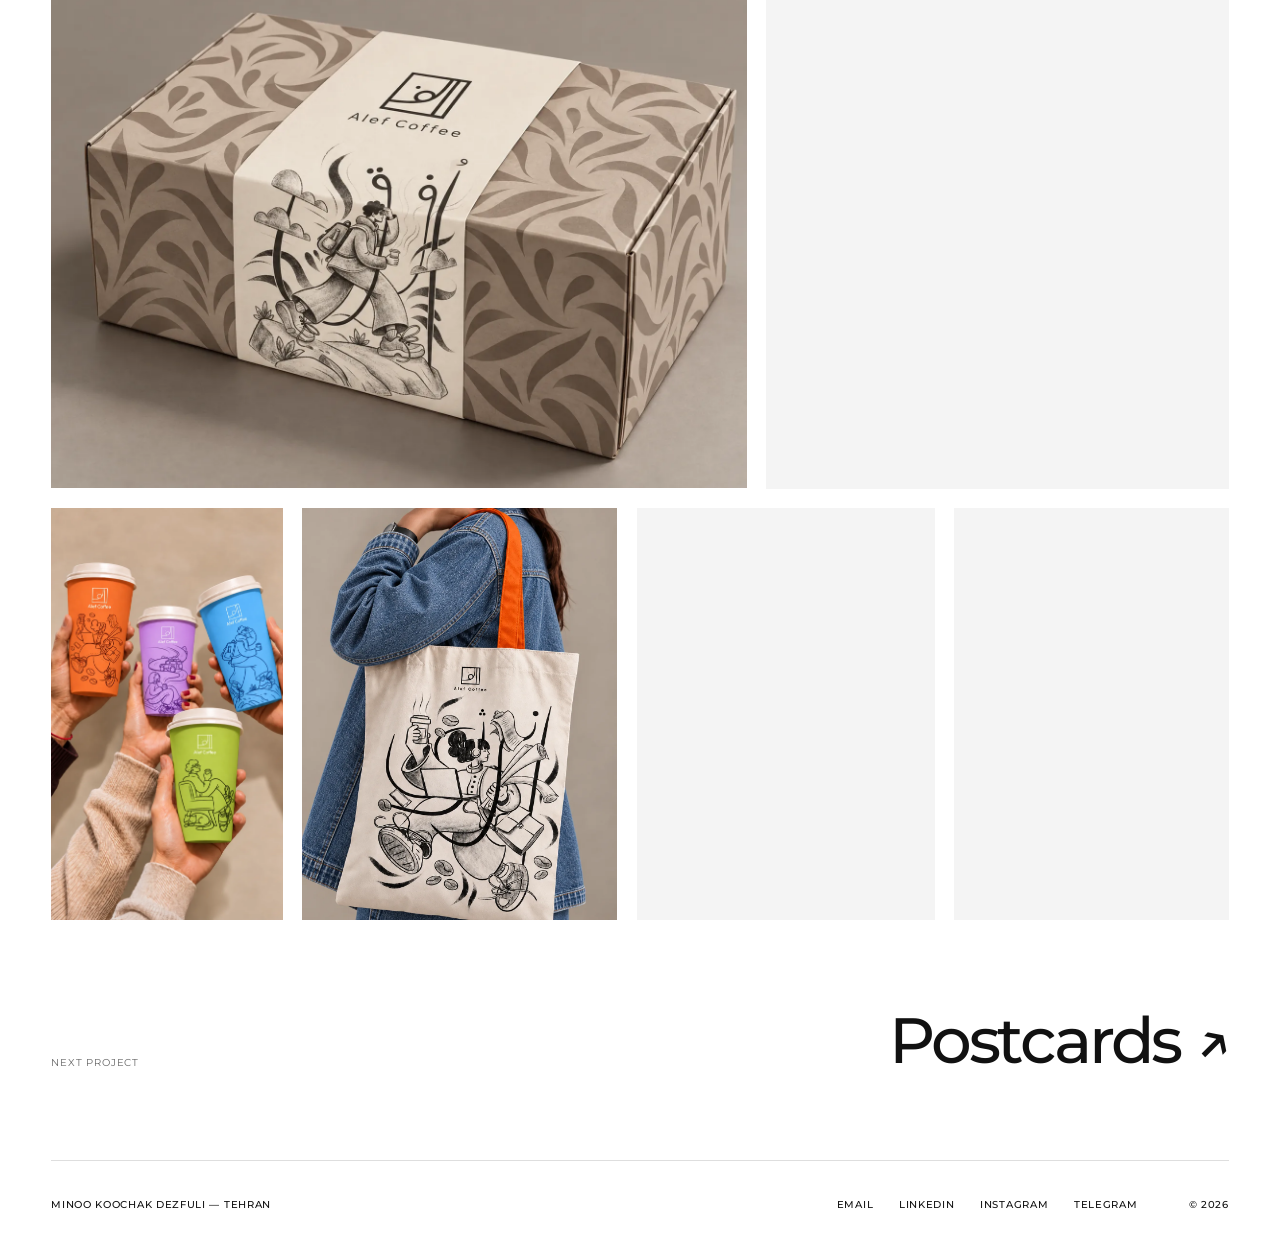
==== commit c2ae70c2: "Add About page and update navigation" ====
--- a/projects/alef-cafe.html
+++ b/projects/alef-cafe.html
@@ -10,7 +10,7 @@
     <link rel="preconnect" href="https://fonts.googleapis.com" />
     <link rel="preconnect" href="https://fonts.gstatic.com" crossorigin />
     <link href="https://fonts.googleapis.com/css2?family=Montserrat:wght@400;500;600&amp;display=swap" rel="stylesheet" />
-    <link rel="stylesheet" href="../assets/css/styles.css?v=20261101-3" />
+    <link rel="stylesheet" href="../assets/css/styles.css?v=20261104-1" />
     <script src="../assets/js/main.js?v=20261101-1" defer></script>
   </head>
   <body class="project-page">
@@ -19,6 +19,7 @@
       <a class="wordmark" href="../index.html" aria-label="Back to portfolio">Minoo Koochak Dezfuli</a>
       <nav class="desktop-nav" aria-label="Project navigation">
         <a href="../index.html#work">Work</a>
+        <a href="../about.html">About</a>
       </nav>
       <a class="availability" href="../index.html#work">Back</a>
     </header>
@@ -135,6 +136,7 @@
       <div class="footer-links">
         <a href="mailto:minoo.koochak@gmail.com">Email</a>
         <a href="https://www.linkedin.com/in/minoo-koochakdezfuli-47b858104/" target="_blank" rel="noreferrer">LinkedIn</a>
+        <a href="https://instagram.com/minookoochak" target="_blank" rel="noreferrer">Instagram</a>
         <a href="https://t.me/minookoochak" target="_blank" rel="noreferrer">Telegram</a>
       </div>
       <p>© <span data-year></span></p>
--- a/assets/css/styles.css
+++ b/assets/css/styles.css
@@ -447,6 +447,215 @@
   letter-spacing: 0.04em;
 }
 
+/* About page */
+.about-hero {
+  display: grid;
+  grid-template-columns: 7fr 5fr;
+  gap: clamp(2.5rem, 5vw, 5rem);
+  align-items: start;
+  padding-top: clamp(4rem, 8vw, 8rem);
+  padding-bottom: clamp(3rem, 6vw, 6rem);
+}
+
+.about-hero-text h1 {
+  font-family: var(--display);
+  font-size: clamp(2.4rem, 4.8vw, 4.8rem);
+  font-weight: 500;
+  line-height: 1.05;
+  letter-spacing: -0.05em;
+  margin-top: 1rem;
+}
+
+.about-deck {
+  margin-top: 1.8rem;
+  font-size: clamp(0.95rem, 1.25vw, 1.2rem);
+  line-height: 1.55;
+  color: var(--muted);
+  max-width: 580px;
+}
+
+.about-portrait-card {
+  position: sticky;
+  top: 96px;
+}
+
+.about-portrait-frame {
+  background: var(--soft);
+}
+
+.about-portrait-frame img {
+  width: 100%;
+  aspect-ratio: 1 / 1;
+  object-fit: cover;
+}
+
+.about-portrait-frame figcaption {
+  padding-top: 0.65rem;
+  color: var(--muted);
+  font-size: 0.62rem;
+  letter-spacing: 0.05em;
+  text-transform: uppercase;
+}
+
+.about-narrative,
+.about-details,
+.about-contact-cta {
+  display: grid;
+  grid-template-columns: 2fr 10fr;
+  gap: 2rem;
+  padding-block: clamp(4rem, 7vw, 7rem);
+  border-top: 1px solid var(--line);
+}
+
+.narrative-body h2,
+.details-content h2 {
+  font-family: var(--display);
+  font-size: clamp(1.8rem, 3.2vw, 3.2rem);
+  font-weight: 500;
+  line-height: 1.08;
+  letter-spacing: -0.045em;
+  max-width: 820px;
+  margin-bottom: clamp(2.5rem, 4vw, 4rem);
+}
+
+.narrative-block {
+  max-width: 720px;
+  margin-bottom: clamp(2rem, 3.5vw, 3.5rem);
+}
+
+.narrative-block:last-child {
+  margin-bottom: 0;
+}
+
+.narrative-block h3 {
+  font-family: var(--display);
+  font-size: 0.85rem;
+  font-weight: 600;
+  letter-spacing: 0.04em;
+  margin-bottom: 0.85rem;
+  color: var(--ink);
+}
+
+.narrative-block p {
+  color: var(--muted);
+  font-size: 0.95rem;
+  line-height: 1.65;
+  margin-bottom: 1rem;
+}
+
+.narrative-block p:last-child {
+  margin-bottom: 0;
+}
+
+.narrative-block strong {
+  color: var(--ink);
+  font-weight: 600;
+}
+
+.details-group {
+  margin-bottom: clamp(2.5rem, 4vw, 4rem);
+  max-width: 900px;
+}
+
+.details-group:last-child {
+  margin-bottom: 0;
+}
+
+.group-title {
+  font-size: 0.68rem;
+  font-weight: 600;
+  letter-spacing: 0.1em;
+  text-transform: uppercase;
+  color: var(--muted);
+  margin-bottom: 1rem;
+}
+
+.timeline-list {
+  border-top: 1px solid var(--line);
+}
+
+.timeline-row {
+  display: grid;
+  grid-template-columns: 180px 1fr;
+  gap: 2rem;
+  padding-block: 1.1rem;
+  border-bottom: 1px solid var(--line);
+  font-size: 0.85rem;
+  align-items: start;
+}
+
+.timeline-row dt {
+  color: var(--muted);
+  font-size: 0.72rem;
+  letter-spacing: 0.04em;
+  text-transform: uppercase;
+  padding-top: 0.15rem;
+}
+
+.timeline-row dd strong {
+  display: block;
+  color: var(--ink);
+  font-weight: 600;
+}
+
+.timeline-row dd span {
+  display: block;
+  color: var(--muted);
+  font-size: 0.75rem;
+  margin-top: 0.2rem;
+}
+
+.timeline-row dd p {
+  color: var(--muted);
+  font-size: 0.82rem;
+  line-height: 1.5;
+  margin-top: 0.5rem;
+  max-width: 620px;
+}
+
+.about-contact-cta h2 {
+  font-family: var(--display);
+  font-size: clamp(2rem, 4vw, 3.8rem);
+  font-weight: 500;
+  line-height: 1.04;
+  letter-spacing: -0.05em;
+  max-width: 780px;
+}
+
+.about-contact-cta p {
+  color: var(--muted);
+  font-size: 0.95rem;
+  margin-top: 1rem;
+}
+
+.contact-actions {
+  display: flex;
+  flex-wrap: wrap;
+  gap: 1.5rem;
+  margin-top: 2rem;
+}
+
+.cta-link {
+  font-family: var(--display);
+  font-size: clamp(1rem, 1.8vw, 1.35rem);
+  font-weight: 500;
+  letter-spacing: -0.02em;
+  padding-bottom: 0.2rem;
+  border-bottom: 1px solid var(--line);
+  transition: border-color 200ms ease, opacity 200ms ease;
+}
+
+.cta-link:hover {
+  border-color: var(--ink);
+  opacity: 0.6;
+}
+
+.desktop-nav a.active,
+.site-nav a.active {
+  color: var(--ink);
+  opacity: 1;
+}
+
 @media (max-width: 900px) {
   :root {
     --page: min(90vw, 780px);
@@ -479,6 +688,22 @@
   .project-intro h1,
   .project-deck {
     grid-column: 2;
+  }
+
+  .about-hero {
+    grid-template-columns: 1fr;
+    gap: 3rem;
+  }
+
+  .about-portrait-card {
+    position: static;
+    max-width: 360px;
+  }
+
+  .about-narrative,
+  .about-details,
+  .about-contact-cta {
+    grid-template-columns: 1fr 3fr;
   }
 }
 
@@ -601,6 +826,38 @@
     grid-column: 1 / -1;
     width: calc(50% - 0.3rem);
     justify-self: center;
+  }
+
+  .about-hero {
+    padding-top: 3rem;
+    padding-bottom: 2.5rem;
+  }
+
+  .about-hero-text h1 {
+    font-size: clamp(2.2rem, 9.5vw, 3.4rem);
+  }
+
+  .about-portrait-card {
+    max-width: 100%;
+  }
+
+  .about-narrative,
+  .about-details,
+  .about-contact-cta {
+    grid-template-columns: 1fr;
+    gap: 1.2rem;
+  }
+
+  .timeline-row {
+    grid-template-columns: 1fr;
+    gap: 0.35rem;
+    padding-block: 0.85rem;
+  }
+
+  .contact-actions {
+    flex-direction: column;
+    gap: 1rem;
+    align-items: flex-start;
   }
 
 }
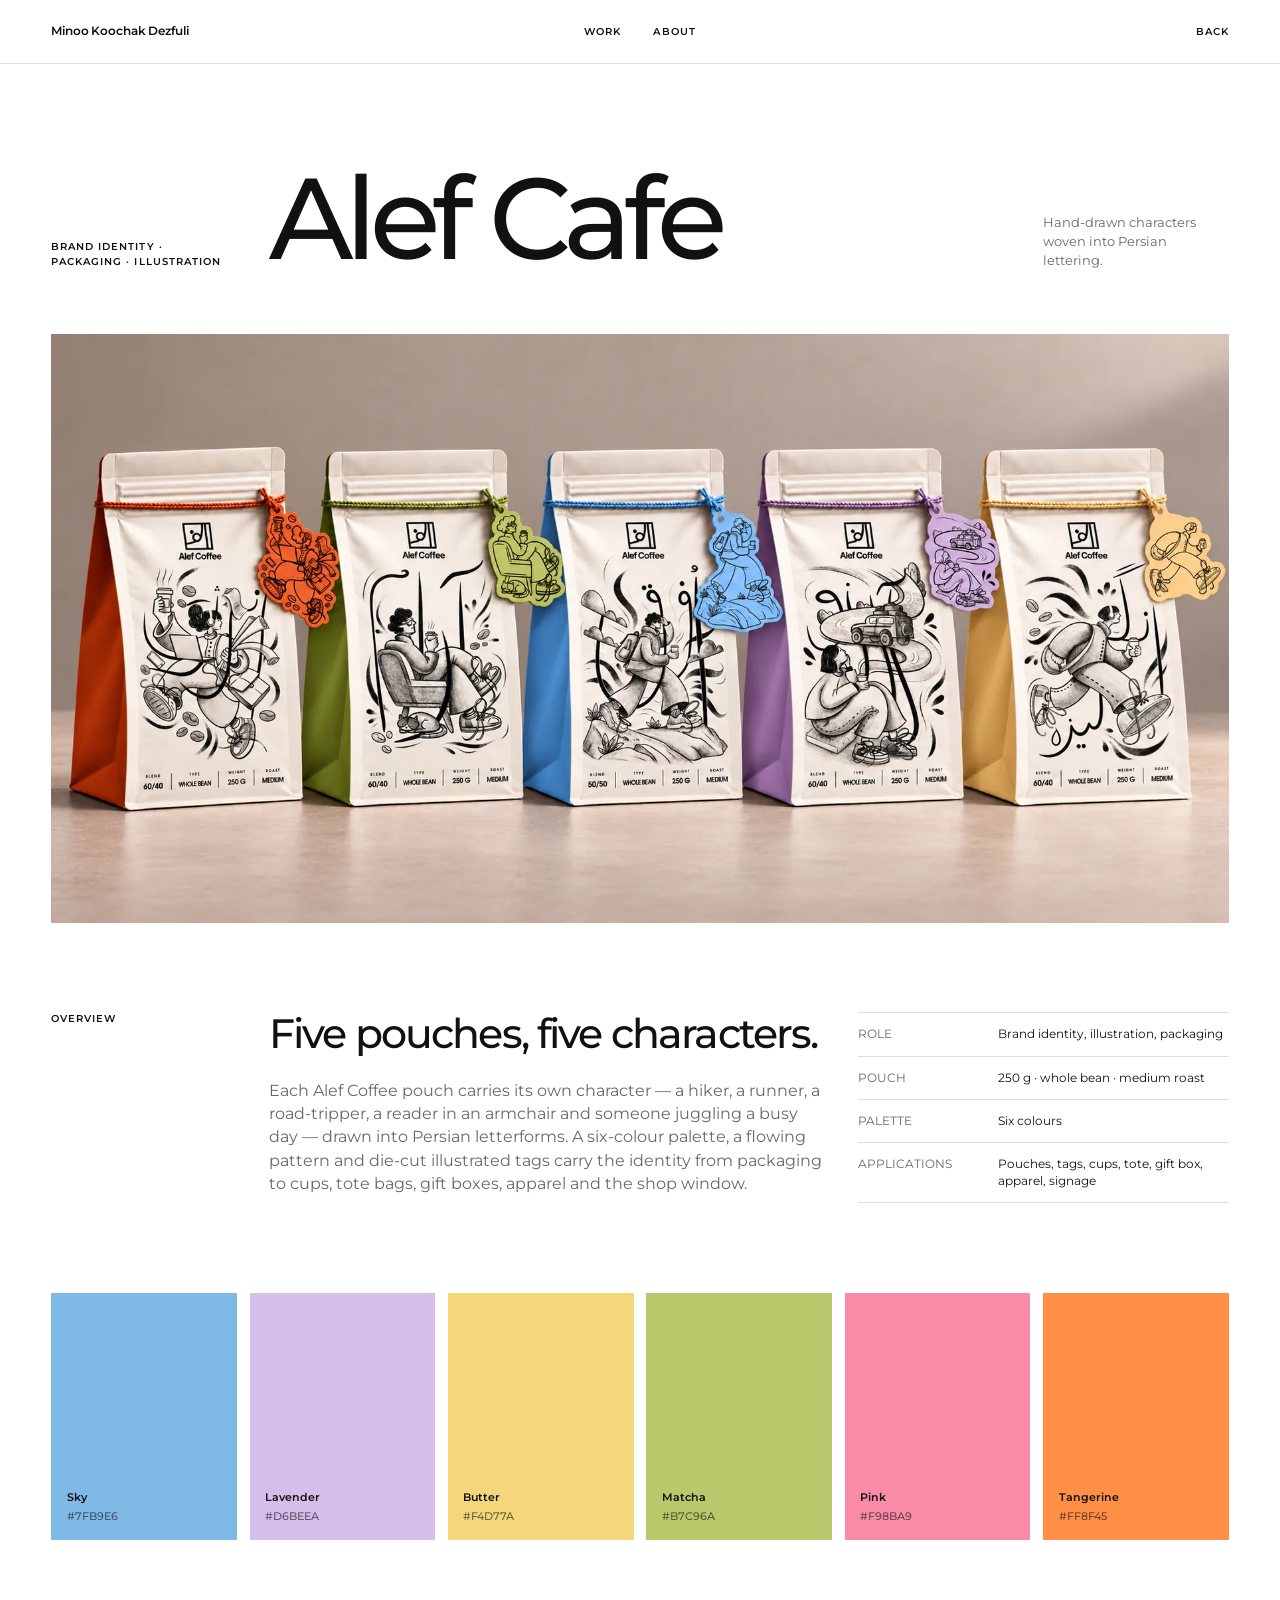
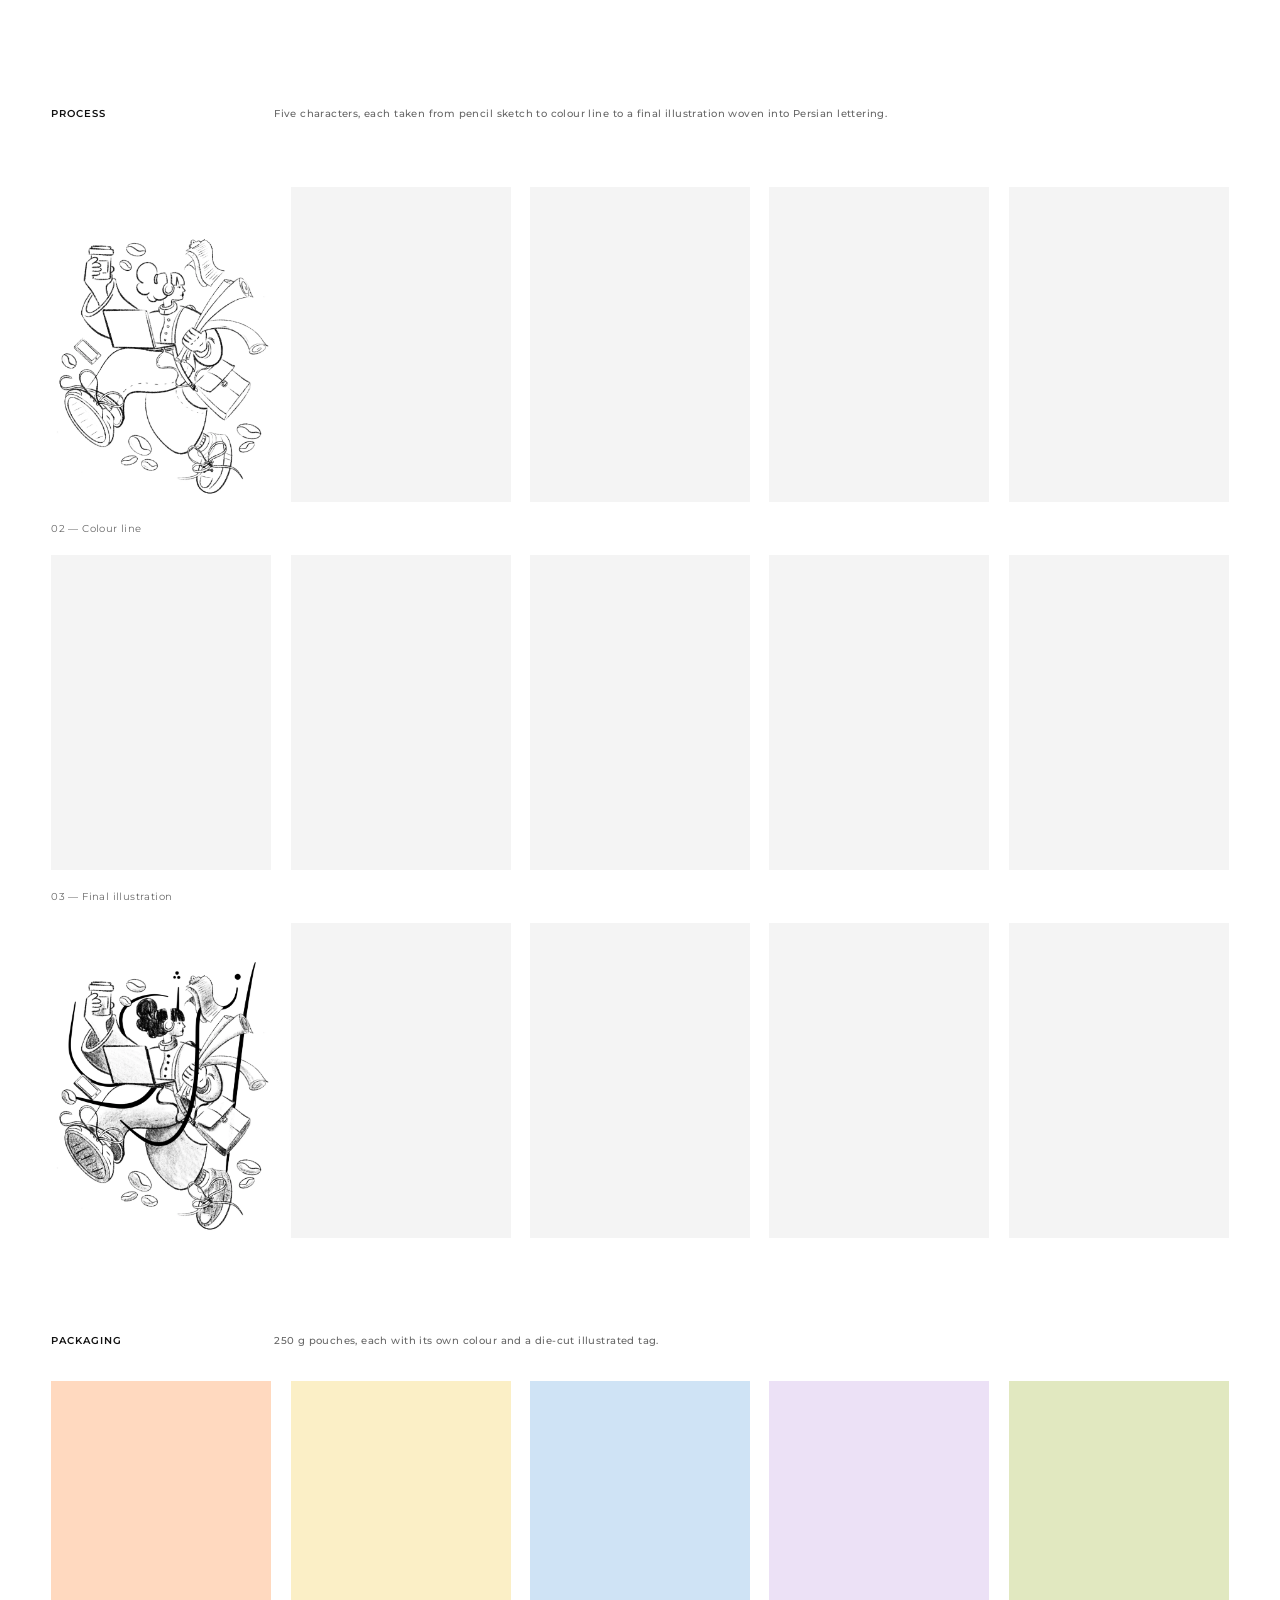
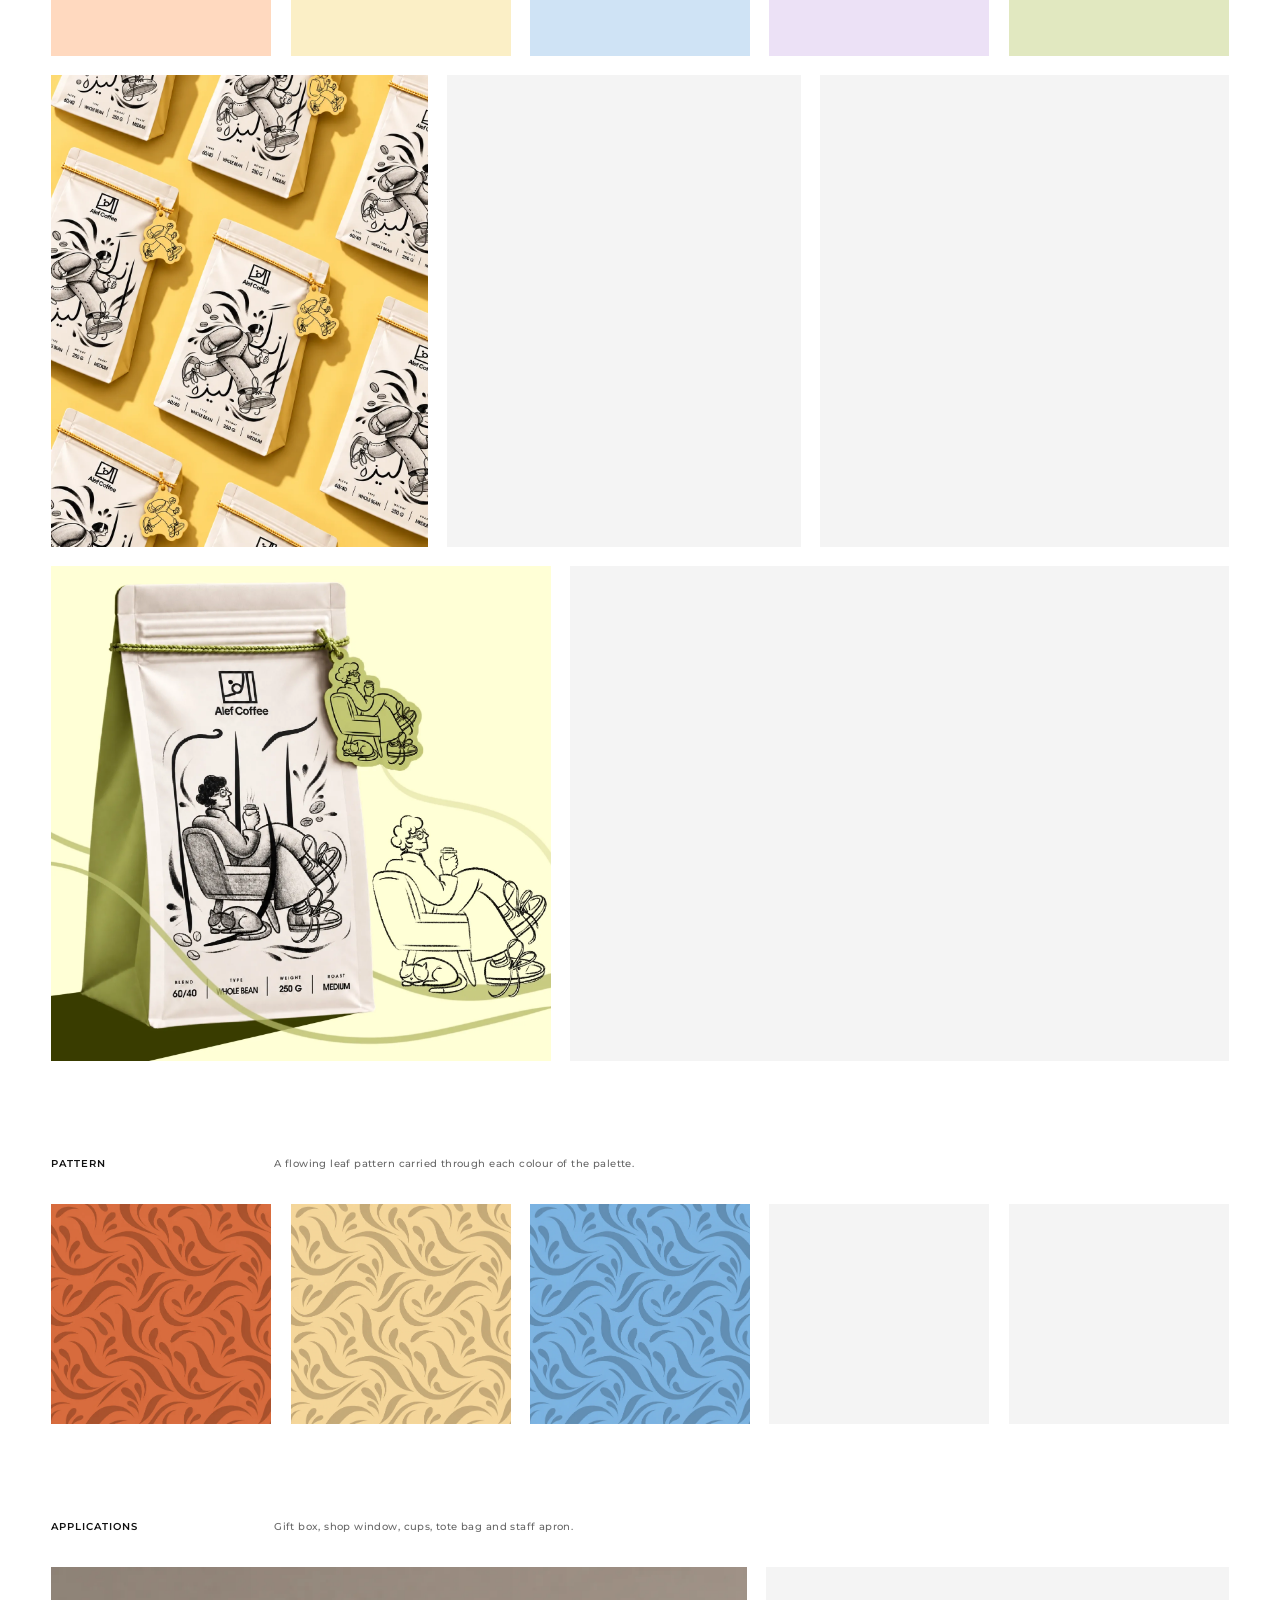
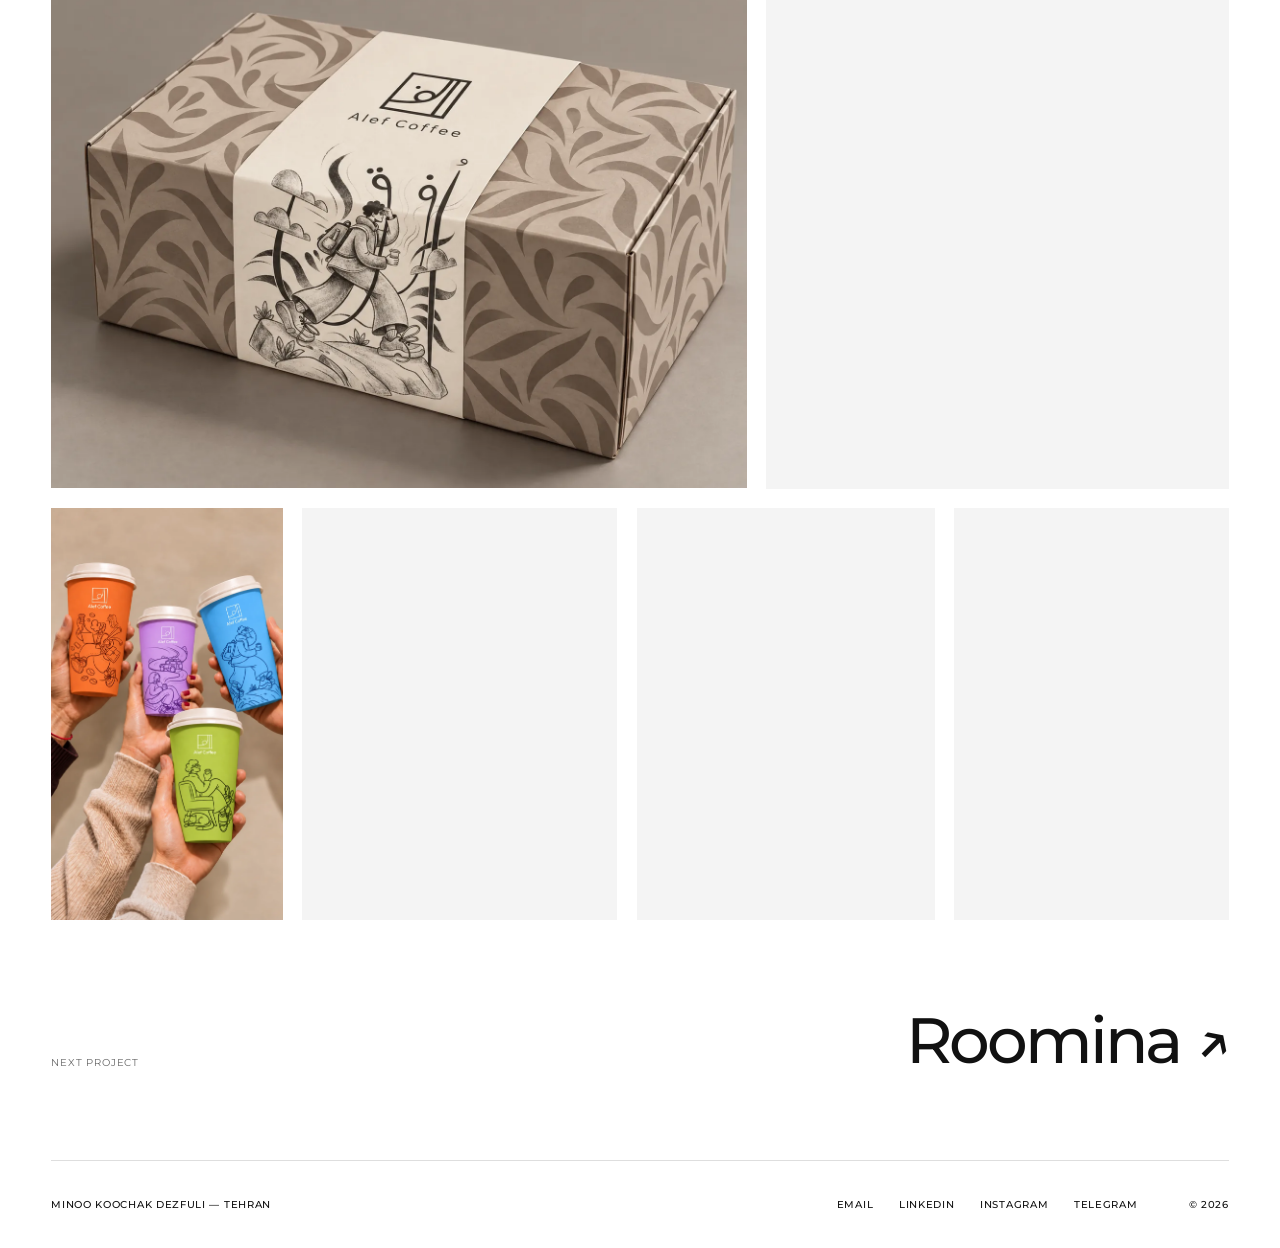
==== commit b53d3da5: "Add Roomina brand identity project and case study" ====
--- a/projects/alef-cafe.html
+++ b/projects/alef-cafe.html
@@ -126,7 +126,7 @@
 
         <nav class="next-project" aria-label="Next project">
           <span>Next project</span>
-          <a href="postcards.html">Postcards ↗</a>
+          <a href="roomina.html">Roomina ↗</a>
         </nav>
       </article>
     </main>
--- a/assets/css/styles.css
+++ b/assets/css/styles.css
@@ -163,8 +163,8 @@
 
 .project-grid {
   display: grid;
-  grid-template-columns: repeat(3, minmax(0, 1fr));
-  gap: clamp(0.8rem, 1.5vw, 1.4rem);
+  grid-template-columns: repeat(2, minmax(0, 1fr));
+  gap: clamp(1rem, 2vw, 2.2rem);
 }
 
 .project-image {
@@ -353,6 +353,10 @@
   padding: 0;
   margin: 0 0 clamp(4rem, 7vw, 7rem);
   list-style: none;
+}
+
+.palette.has-5 {
+  grid-template-columns: repeat(5, minmax(0, 1fr));
 }
 
 .palette li {
@@ -669,7 +673,8 @@
     grid-column: 2;
   }
 
-  .palette {
+  .palette,
+  .palette.has-5 {
     grid-template-columns: repeat(3, minmax(0, 1fr));
   }
 
